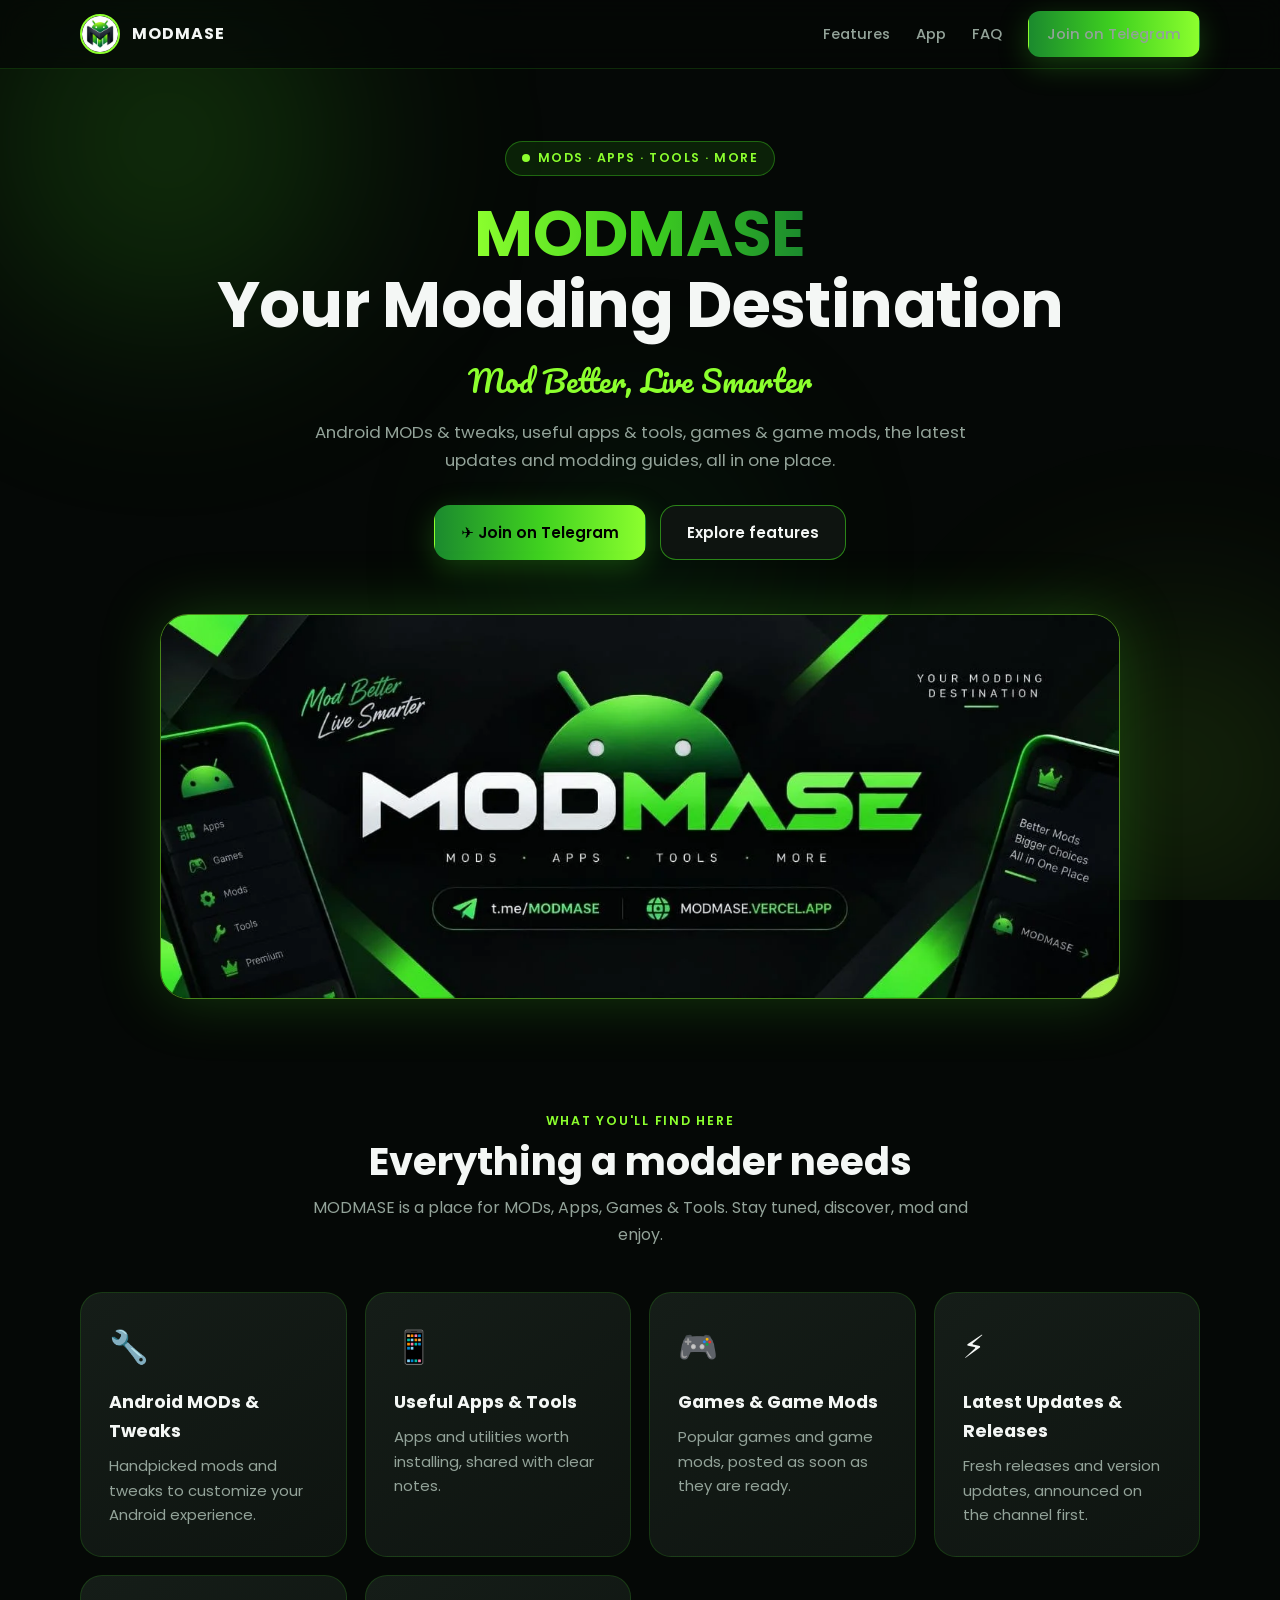
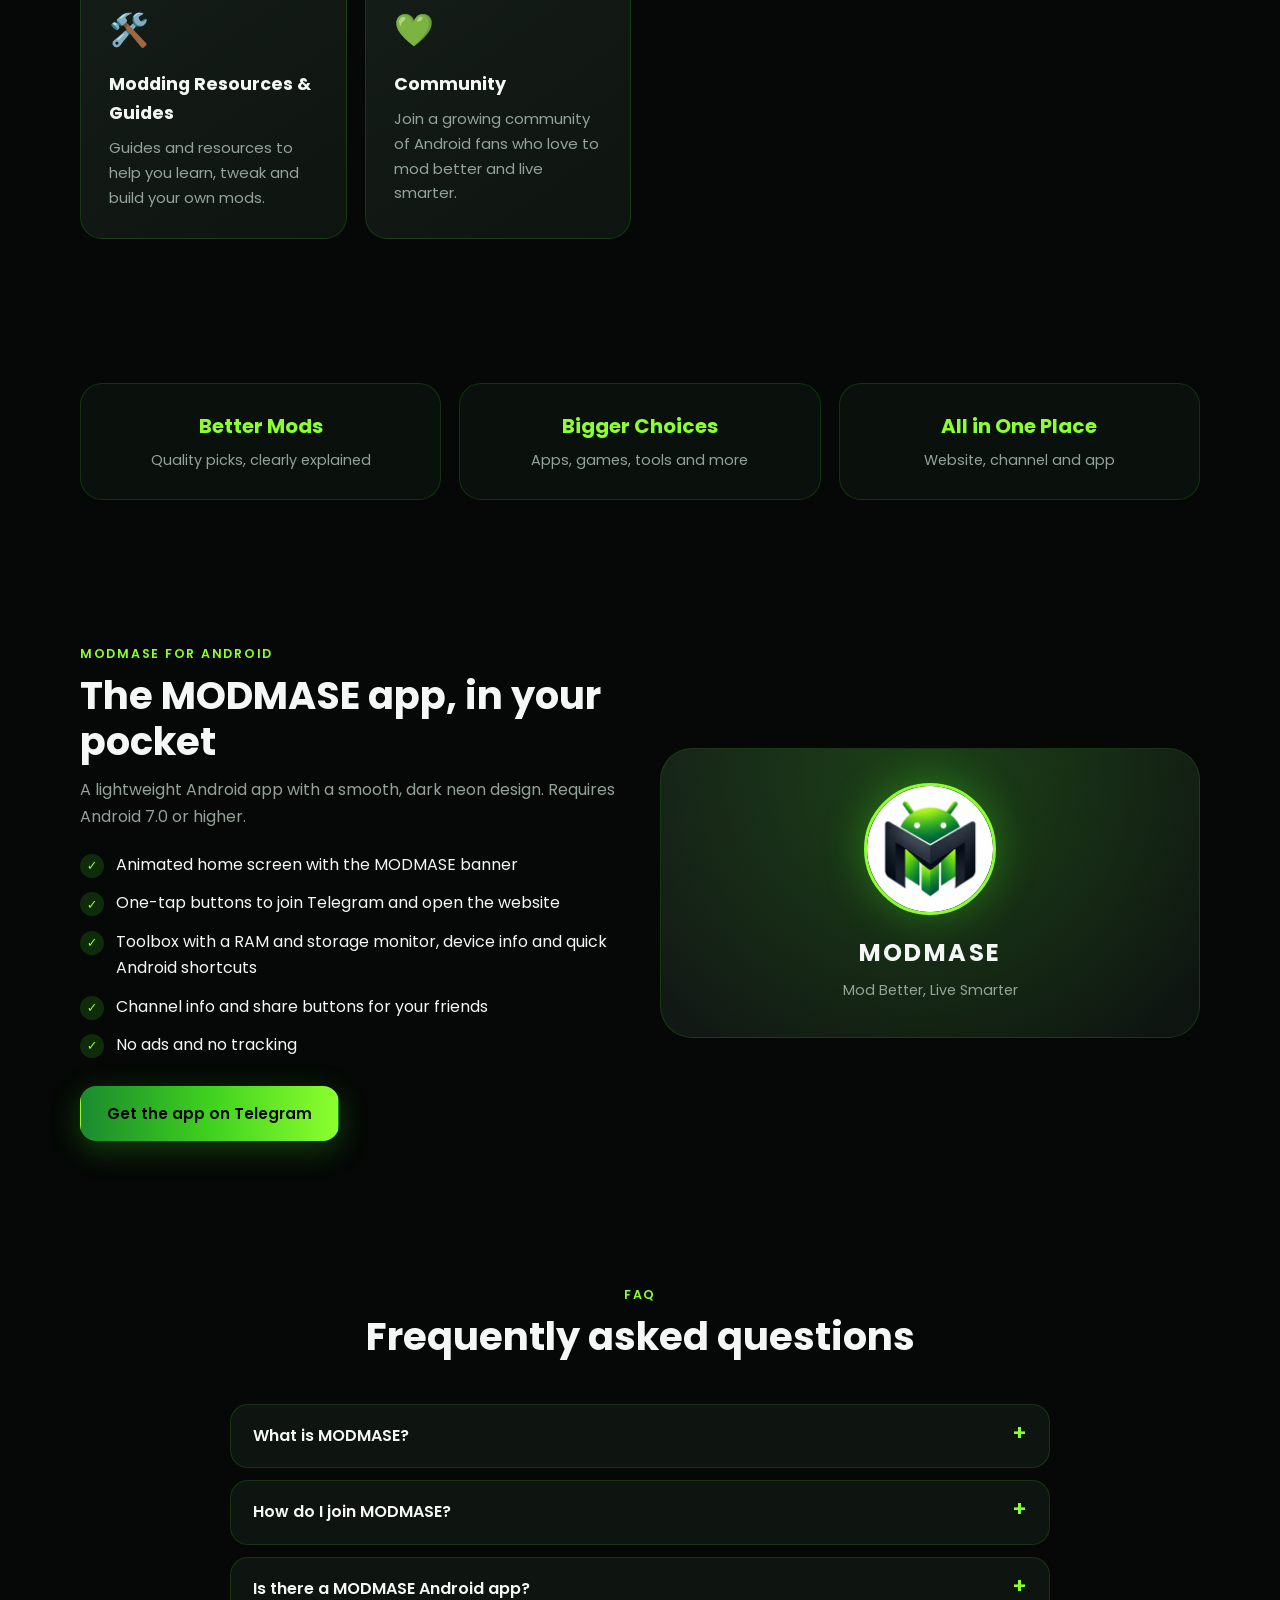
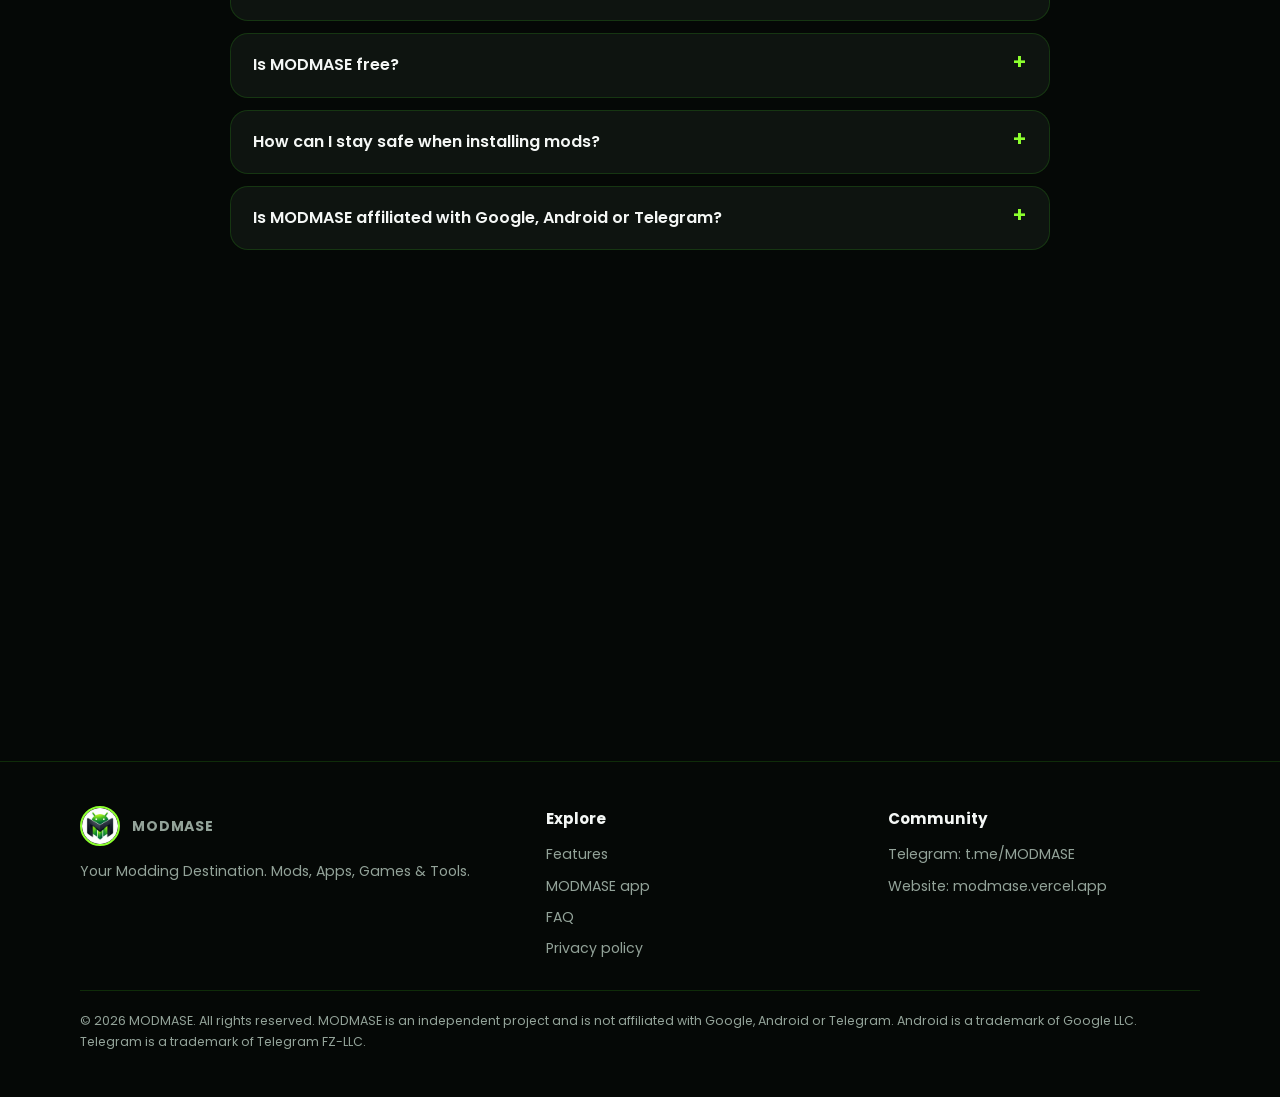
==== index.html @ 6bff81fc "Add files via upload" ====
<!DOCTYPE html>
<html lang="en">
<head>
<meta charset="utf-8">
<meta name="viewport" content="width=device-width, initial-scale=1, viewport-fit=cover">
<title>MODMASE – Android MODs, Apps, Games &amp; Tools</title>
<meta name="description" content="MODMASE is your modding destination: Android MODs &amp; tweaks, useful apps &amp; tools, game mods, latest updates and modding guides. Join our Telegram channel.">
<meta name="robots" content="index, follow, max-image-preview:large, max-snippet:-1, max-video-preview:-1">
<meta name="author" content="MODMASE Team">
<link rel="canonical" href="https://modmase.vercel.app/">
<!-- Google Search Console (HTML tag method): paste your tag below, then remove the comment markers.
<meta name="google-site-verification" content="YOUR_CODE_HERE">
-->

<meta name="theme-color" content="#050806">
<meta name="color-scheme" content="dark">
<meta name="application-name" content="MODMASE">
<meta name="apple-mobile-web-app-title" content="MODMASE">
<meta name="format-detection" content="telephone=no">

<link rel="icon" href="/favicon.ico" sizes="48x48">
<link rel="icon" type="image/png" sizes="48x48" href="/favicon-48x48.png">
<link rel="icon" type="image/png" sizes="32x32" href="/favicon-32x32.png">
<link rel="icon" type="image/png" sizes="16x16" href="/favicon-16x16.png">
<link rel="apple-touch-icon" sizes="180x180" href="/apple-touch-icon.png">
<link rel="manifest" href="/site.webmanifest">

<meta property="og:type" content="website">
<meta property="og:site_name" content="MODMASE">
<meta property="og:title" content="MODMASE – Android MODs, Apps, Games &amp; Tools">
<meta property="og:description" content="MODMASE is your modding destination: Android MODs &amp; tweaks, useful apps &amp; tools, game mods, latest updates and modding guides. Join our Telegram channel.">
<meta property="og:url" content="https://modmase.vercel.app/">
<meta property="og:locale" content="en_US">
<meta property="og:image" content="https://modmase.vercel.app/assets/img/og-image.jpg">
<meta property="og:image:width" content="1200">
<meta property="og:image:height" content="630">
<meta property="og:image:alt" content="MODMASE banner - Your Modding Destination: Mods, Apps, Tools and more">
<meta name="twitter:card" content="summary_large_image">
<meta name="twitter:title" content="MODMASE – Android MODs, Apps, Games &amp; Tools">
<meta name="twitter:description" content="MODMASE is your modding destination: Android MODs &amp; tweaks, useful apps &amp; tools, game mods, latest updates and modding guides. Join our Telegram channel.">
<meta name="twitter:image" content="https://modmase.vercel.app/assets/img/og-image.jpg">
<meta name="twitter:image:alt" content="MODMASE banner - Your Modding Destination">

<link rel="preload" href="/assets/fonts/Poppins-Regular.woff2" as="font" type="font/woff2" crossorigin>
<link rel="preload" href="/assets/fonts/Poppins-SemiBold.woff2" as="font" type="font/woff2" crossorigin>
<link rel="stylesheet" href="/assets/style.css">
<script>document.documentElement.classList.add("js")</script>
<script type="application/ld+json">{"@context":"https://schema.org","@graph":[{"@type":"Organization","@id":"https://modmase.vercel.app/#organization","name":"MODMASE","url":"https://modmase.vercel.app/","logo":{"@type":"ImageObject","url":"https://modmase.vercel.app/android-chrome-512x512.png","width":512,"height":512},"image":"https://modmase.vercel.app/assets/img/og-image.jpg","sameAs":["https://t.me/MODMASE"],"description":"MODMASE is a Telegram channel and website for Android MODs, apps, games and tools."},{"@type":"WebSite","@id":"https://modmase.vercel.app/#website","url":"https://modmase.vercel.app/","name":"MODMASE","alternateName":["MODMASE Telegram","Modmase"],"description":"MODMASE is your modding destination: Android MODs & tweaks, useful apps & tools, game mods, latest updates and modding guides. Join our Telegram channel.","inLanguage":"en","publisher":{"@id":"https://modmase.vercel.app/#organization"}},{"@type":"WebPage","@id":"https://modmase.vercel.app/#webpage","url":"https://modmase.vercel.app/","name":"MODMASE – Android MODs, Apps, Games & Tools","description":"MODMASE is your modding destination: Android MODs & tweaks, useful apps & tools, game mods, latest updates and modding guides. Join our Telegram channel.","inLanguage":"en","isPartOf":{"@id":"https://modmase.vercel.app/#website"},"about":{"@id":"https://modmase.vercel.app/#organization"},"primaryImageOfPage":{"@type":"ImageObject","url":"https://modmase.vercel.app/assets/img/og-image.jpg","width":1200,"height":630},"datePublished":"2026-10-02","dateModified":"2026-10-02"},{"@type":"MobileApplication","@id":"https://modmase.vercel.app/#app","name":"MODMASE","url":"https://modmase.vercel.app/#app","description":"The MODMASE Android app: channel banner, one-tap Telegram and website links, channel info and a small toolbox.","applicationCategory":"UtilitiesApplication","operatingSystem":"Android 7.0+","image":"https://modmase.vercel.app/android-chrome-512x512.png","downloadUrl":"https://t.me/MODMASE","author":{"@id":"https://modmase.vercel.app/#organization"},"offers":{"@type":"Offer","price":"0","priceCurrency":"USD"}},{"@type":"FAQPage","@id":"https://modmase.vercel.app/#faq","mainEntity":[{"@type":"Question","name":"What is MODMASE?","acceptedAnswer":{"@type":"Answer","text":"MODMASE is a Telegram channel and website for Android MODs and tweaks, useful apps and tools, games and game mods, the latest updates and releases, and modding resources and guides."}},{"@type":"Question","name":"How do I join MODMASE?","acceptedAnswer":{"@type":"Answer","text":"Open t.me/MODMASE or tap the Join on Telegram button on this page, then join the channel in the Telegram app to get every new post."}},{"@type":"Question","name":"Is there a MODMASE Android app?","acceptedAnswer":{"@type":"Answer","text":"Yes. The MODMASE app brings the channel banner, one-tap links to Telegram and this website, channel info and a small toolbox with a device monitor and quick shortcuts. Announcements and downloads are shared on the Telegram channel."}},{"@type":"Question","name":"Is MODMASE free?","acceptedAnswer":{"@type":"Answer","text":"Joining the MODMASE Telegram channel and browsing this website are free."}},{"@type":"Question","name":"How can I stay safe when installing mods?","acceptedAnswer":{"@type":"Answer","text":"Keep a backup of the original app, download files only from sources you trust, check the permissions an app asks for, keep Google Play Protect turned on, and read the notes in each channel post before installing."}},{"@type":"Question","name":"Is MODMASE affiliated with Google, Android or Telegram?","acceptedAnswer":{"@type":"Answer","text":"No. MODMASE is an independent project. Android is a trademark of Google LLC and Telegram is a trademark of Telegram FZ-LLC."}}]},{"@type":"BreadcrumbList","itemListElement":[{"@type":"ListItem","position":1,"name":"Home","item":"https://modmase.vercel.app/"}]}]}</script>
</head>
<body>
<a class="skip" href="#main">Skip to content</a>
<div class="aurora" aria-hidden="true"><i></i><i></i><i></i></div>
<header class="site-header">
  <div class="container nav">
    <a class="brand" href="/" aria-label="MODMASE home">
      <img src="/assets/img/logo-96.png" width="40" height="40" alt="MODMASE logo">
      <span>MODMASE</span>
    </a>
    <button class="nav-toggle" aria-expanded="false" aria-controls="nav-links">Menu</button>
    <ul class="nav-links" id="nav-links">
      <li><a href="/#features">Features</a></li>
      <li><a href="/#app">App</a></li>
      <li><a href="/#faq">FAQ</a></li>
      <li><a class="btn btn-primary btn-sm" href="https://t.me/MODMASE" target="_blank" rel="noopener">Join on Telegram</a></li>
    </ul>
  </div>
</header>

<main id="main">
  <section class="hero" aria-labelledby="hero-title">
    <div class="container">
      <span class="eyebrow">Mods · Apps · Tools · More</span>
      <h1 id="hero-title"><span class="grad">MODMASE</span><br>Your Modding Destination</h1>
      <p class="tagline">Mod Better, Live Smarter</p>
      <p class="lead">Android MODs &amp; tweaks, useful apps &amp; tools, games &amp; game mods, the latest updates and modding guides, all in one place.</p>
      <div class="cta-row">
        <a class="btn btn-primary" href="https://t.me/MODMASE" target="_blank" rel="noopener">✈️ Join on Telegram</a>
        <a class="btn btn-ghost" href="#features">Explore features</a>
      </div>
      <div class="banner">
        <picture>
          <source srcset="/assets/img/banner.webp" type="image/webp">
          <img src="/assets/img/banner.jpg" width="1280" height="512" alt="MODMASE banner: Your Modding Destination - Mods, Apps, Tools and more" fetchpriority="high">
        </picture>
      </div>
    </div>
  </section>

  <section id="features" aria-labelledby="features-title">
    <div class="container">
      <div class="section-head reveal">
        <div class="kicker">What you'll find here</div>
        <h2 id="features-title">Everything a modder needs</h2>
        <p>MODMASE is a place for MODs, Apps, Games &amp; Tools. Stay tuned, discover, mod and enjoy.</p>
      </div>
      <div class="grid grid-3">
      <article class="card reveal"><span class="ico" aria-hidden="true">🔧</span><h3>Android MODs &amp; Tweaks</h3><p>Handpicked mods and tweaks to customize your Android experience.</p></article>
      <article class="card reveal"><span class="ico" aria-hidden="true">📱</span><h3>Useful Apps &amp; Tools</h3><p>Apps and utilities worth installing, shared with clear notes.</p></article>
      <article class="card reveal"><span class="ico" aria-hidden="true">🎮</span><h3>Games &amp; Game Mods</h3><p>Popular games and game mods, posted as soon as they are ready.</p></article>
      <article class="card reveal"><span class="ico" aria-hidden="true">⚡</span><h3>Latest Updates &amp; Releases</h3><p>Fresh releases and version updates, announced on the channel first.</p></article>
      <article class="card reveal"><span class="ico" aria-hidden="true">🛠️</span><h3>Modding Resources &amp; Guides</h3><p>Guides and resources to help you learn, tweak and build your own mods.</p></article>
      <article class="card reveal"><span class="ico" aria-hidden="true">💚</span><h3>Community</h3><p>Join a growing community of Android fans who love to mod better and live smarter.</p></article>
      </div>
    </div>
  </section>

  <section aria-label="Why MODMASE">
    <div class="container">
      <div class="pillars">
        <div class="pillar reveal"><strong>Better Mods</strong><span>Quality picks, clearly explained</span></div>
        <div class="pillar reveal"><strong>Bigger Choices</strong><span>Apps, games, tools and more</span></div>
        <div class="pillar reveal"><strong>All in One Place</strong><span>Website, channel and app</span></div>
      </div>
    </div>
  </section>

  <section id="app" aria-labelledby="app-title">
    <div class="container app">
      <div class="reveal">
        <div class="kicker">MODMASE for Android</div>
        <h2 id="app-title" style="margin:0 0 12px;font-size:clamp(1.6rem,4vw,2.4rem);line-height:1.2">The MODMASE app, in your pocket</h2>
        <p style="color:var(--muted);margin:0">A lightweight Android app with a smooth, dark neon design. Requires Android 7.0 or higher.</p>
        <ul class="checks">
          <li>Animated home screen with the MODMASE banner</li>
          <li>One-tap buttons to join Telegram and open the website</li>
          <li>Toolbox with a RAM and storage monitor, device info and quick Android shortcuts</li>
          <li>Channel info and share buttons for your friends</li>
          <li>No ads and no tracking</li>
        </ul>
        <a class="btn btn-primary" href="https://t.me/MODMASE" target="_blank" rel="noopener">Get the app on Telegram</a>
      </div>
      <div class="app-card reveal">
        <img src="/assets/img/logo.webp" width="132" height="132" alt="MODMASE app icon" loading="lazy">
        <h3>MODMASE</h3>
        <p>Mod Better, Live Smarter</p>
      </div>
    </div>
  </section>

  <section id="faq" aria-labelledby="faq-title">
    <div class="container">
      <div class="section-head reveal">
        <div class="kicker">FAQ</div>
        <h2 id="faq-title">Frequently asked questions</h2>
      </div>
      <div class="faq">
      <details class="reveal"><summary>What is MODMASE?</summary><p>MODMASE is a Telegram channel and website for Android MODs and tweaks, useful apps and tools, games and game mods, the latest updates and releases, and modding resources and guides.</p></details>
      <details class="reveal"><summary>How do I join MODMASE?</summary><p>Open t.me/MODMASE or tap the Join on Telegram button on this page, then join the channel in the Telegram app to get every new post.</p></details>
      <details class="reveal"><summary>Is there a MODMASE Android app?</summary><p>Yes. The MODMASE app brings the channel banner, one-tap links to Telegram and this website, channel info and a small toolbox with a device monitor and quick shortcuts. Announcements and downloads are shared on the Telegram channel.</p></details>
      <details class="reveal"><summary>Is MODMASE free?</summary><p>Joining the MODMASE Telegram channel and browsing this website are free.</p></details>
      <details class="reveal"><summary>How can I stay safe when installing mods?</summary><p>Keep a backup of the original app, download files only from sources you trust, check the permissions an app asks for, keep Google Play Protect turned on, and read the notes in each channel post before installing.</p></details>
      <details class="reveal"><summary>Is MODMASE affiliated with Google, Android or Telegram?</summary><p>No. MODMASE is an independent project. Android is a trademark of Google LLC and Telegram is a trademark of Telegram FZ-LLC.</p></details>
      </div>
    </div>
  </section>

  <section aria-labelledby="join-title">
    <div class="container">
      <div class="cta-box reveal">
        <h2 id="join-title">Ready to mod better?</h2>
        <p>Join the MODMASE Telegram channel and never miss a release.</p>
        <a class="btn btn-primary" href="https://t.me/MODMASE" target="_blank" rel="noopener">✈️ Join t.me/MODMASE</a>
      </div>
    </div>
  </section>
</main>
<footer class="site-footer">
  <div class="container">
    <div class="foot">
      <div>
        <a class="brand" href="/" aria-label="MODMASE home"><img src="/assets/img/logo-96.png" width="40" height="40" alt="MODMASE logo" loading="lazy"><span>MODMASE</span></a>
        <p>Your Modding Destination. Mods, Apps, Games &amp; Tools.</p>
      </div>
      <nav aria-label="Explore">
        <h4>Explore</h4>
        <ul>
          <li><a href="/#features">Features</a></li>
          <li><a href="/#app">MODMASE app</a></li>
          <li><a href="/#faq">FAQ</a></li>
          <li><a href="/privacy">Privacy policy</a></li>
        </ul>
      </nav>
      <nav aria-label="Community">
        <h4>Community</h4>
        <ul>
          <li><a href="https://t.me/MODMASE" target="_blank" rel="noopener">Telegram: t.me/MODMASE</a></li>
          <li><a href="https://modmase.vercel.app/">Website: modmase.vercel.app</a></li>
        </ul>
      </nav>
    </div>
    <p class="legal">&copy; <span id="year">2026</span> MODMASE. All rights reserved. MODMASE is an independent project and is not affiliated with Google, Android or Telegram. Android is a trademark of Google LLC. Telegram is a trademark of Telegram FZ-LLC.</p>
  </div>
</footer>
<script src="/assets/script.js" defer></script>
</body>
</html>
---- assets/style.css ----
/* MODMASE — static site styles */
@font-face{font-family:"Poppins";font-weight:400;font-style:normal;font-display:swap;src:url(/assets/fonts/Poppins-Regular.woff2) format("woff2")}
@font-face{font-family:"Poppins";font-weight:500;font-style:normal;font-display:swap;src:url(/assets/fonts/Poppins-Medium.woff2) format("woff2")}
@font-face{font-family:"Poppins";font-weight:600;font-style:normal;font-display:swap;src:url(/assets/fonts/Poppins-SemiBold.woff2) format("woff2")}
@font-face{font-family:"Poppins";font-weight:700;font-style:normal;font-display:swap;src:url(/assets/fonts/Poppins-Bold.woff2) format("woff2")}
@font-face{font-family:"Pacifico";font-weight:400;font-style:normal;font-display:swap;src:url(/assets/fonts/Pacifico-Regular.woff2) format("woff2")}

:root{
  --bg:#050806;--surface:#0e1410;--surface-2:#151d18;
  --green:#3fd11f;--lime:#8cff2e;--deep:#1b8a2e;
  --text:#f4f7f5;--muted:#93a399;--line:rgba(63,209,31,.18);
  --radius:22px;--max:1120px;
  --font:"Poppins",system-ui,-apple-system,"Segoe UI",Roboto,"Helvetica Neue",Arial,sans-serif;
  --script:"Pacifico","Brush Script MT",cursive;
}
*,*::before,*::after{box-sizing:border-box}
html{scroll-behavior:smooth;scroll-padding-top:84px;-webkit-text-size-adjust:100%}
body{margin:0;background:var(--bg);color:var(--text);font-family:var(--font);line-height:1.65;overflow-x:hidden}
img{max-width:100%;height:auto;display:block}
a{color:var(--lime);text-decoration:none}
a:hover{text-decoration:underline}
:focus-visible{outline:2px solid var(--lime);outline-offset:3px;border-radius:6px}
.container{width:min(var(--max),92%);margin-inline:auto}
.skip{position:absolute;left:-999px;top:8px;background:var(--lime);color:#000;padding:8px 14px;border-radius:8px;z-index:100}
.skip:focus{left:8px}

/* aurora background */
.aurora{position:fixed;inset:0;z-index:-1;overflow:hidden;background:var(--bg)}
.aurora i{position:absolute;border-radius:50%;filter:blur(90px);opacity:.5;will-change:transform}
.aurora i:nth-child(1){width:46vw;height:46vw;left:-10vw;top:-12vw;background:radial-gradient(circle,rgba(63,209,31,.55),transparent 65%);animation:drift1 16s ease-in-out infinite alternate}
.aurora i:nth-child(2){width:40vw;height:40vw;right:-12vw;bottom:-10vw;background:radial-gradient(circle,rgba(140,255,46,.35),transparent 65%);animation:drift2 20s ease-in-out infinite alternate}
.aurora i:nth-child(3){width:30vw;height:30vw;left:35vw;top:40vh;background:radial-gradient(circle,rgba(27,138,46,.35),transparent 65%);animation:drift1 24s ease-in-out infinite alternate-reverse}
@keyframes drift1{to{transform:translate(12vw,8vh) scale(1.15)}}
@keyframes drift2{to{transform:translate(-10vw,-8vh) scale(1.1)}}

/* header */
.site-header{position:sticky;top:0;z-index:50;backdrop-filter:blur(14px);-webkit-backdrop-filter:blur(14px);background:rgba(5,8,6,.72);border-bottom:1px solid var(--line)}
.nav{display:flex;align-items:center;justify-content:space-between;gap:16px;min-height:68px}
.brand{display:flex;align-items:center;gap:12px;color:var(--text);font-weight:700;letter-spacing:.06em}
.brand:hover{text-decoration:none}
.brand img{width:40px;height:40px;border-radius:50%;border:2px solid var(--lime)}
.nav-links{display:flex;align-items:center;gap:26px;list-style:none;margin:0;padding:0}
.nav-links a{color:var(--muted);font-size:.92rem;font-weight:500;transition:color .2s}
.nav-links a:hover{color:var(--lime);text-decoration:none}
.nav-toggle{display:none;background:none;border:1px solid var(--line);color:var(--text);border-radius:12px;padding:8px 12px;font:inherit;cursor:pointer}

/* buttons */
.btn{display:inline-flex;align-items:center;justify-content:center;gap:10px;padding:14px 26px;border-radius:16px;font-weight:600;font-size:.95rem;border:1px solid transparent;cursor:pointer;transition:transform .2s,box-shadow .2s,background .2s;text-decoration:none!important}
.btn:active{transform:scale(.96)}
.btn-primary{color:#000;background:linear-gradient(90deg,var(--deep),var(--green),var(--lime));box-shadow:0 8px 30px rgba(63,209,31,.28)}
.btn-primary:hover{transform:translateY(-2px);box-shadow:0 12px 40px rgba(63,209,31,.45)}
.btn-ghost{color:var(--text);background:var(--surface);border-color:rgba(63,209,31,.6)}
.btn-ghost:hover{background:var(--surface-2);transform:translateY(-2px)}
.btn-sm{padding:10px 18px;font-size:.85rem;border-radius:12px}

/* hero */
.hero{padding:72px 0 40px;text-align:center}
.eyebrow{display:inline-flex;align-items:center;gap:8px;padding:6px 16px;border-radius:999px;background:rgba(63,209,31,.12);border:1px solid rgba(63,209,31,.4);color:var(--lime);font-size:.78rem;font-weight:600;letter-spacing:.12em;text-transform:uppercase}
.eyebrow::before{content:"";width:8px;height:8px;border-radius:50%;background:var(--lime);animation:pulse 1.2s ease-in-out infinite alternate}
@keyframes pulse{from{opacity:.25}to{opacity:1}}
h1{margin:22px 0 14px;font-size:clamp(2.1rem,6vw,4rem);line-height:1.12;font-weight:700;letter-spacing:-.01em}
.grad{background:linear-gradient(90deg,var(--lime),var(--green),var(--deep));-webkit-background-clip:text;background-clip:text;-webkit-text-fill-color:transparent;color:transparent}
.tagline{font-family:var(--script);color:var(--lime);font-size:clamp(1.3rem,3.4vw,1.9rem);margin:0 0 14px}
.lead{max-width:680px;margin:0 auto 30px;color:var(--muted);font-size:1.05rem}
.cta-row{display:flex;flex-wrap:wrap;gap:14px;justify-content:center}
.banner{position:relative;margin:54px auto 0;max-width:960px;border-radius:28px;border:1.5px solid rgba(140,255,46,.5);box-shadow:0 0 60px rgba(63,209,31,.25);overflow:hidden;animation:float 6s ease-in-out infinite alternate}
.banner img{width:100%}
@keyframes float{to{transform:translateY(-8px);box-shadow:0 0 90px rgba(63,209,31,.4)}}

/* sections */
section{padding:72px 0}
.section-head{text-align:center;max-width:680px;margin:0 auto 44px}
.section-head h2{margin:0 0 10px;font-size:clamp(1.6rem,4vw,2.4rem);line-height:1.2}
.section-head p{margin:0;color:var(--muted)}
.kicker{color:var(--lime);font-size:.78rem;font-weight:600;letter-spacing:.14em;text-transform:uppercase;margin-bottom:8px}
.grid{display:grid;gap:18px}
.grid-3{grid-template-columns:repeat(auto-fit,minmax(260px,1fr))}
.card{background:linear-gradient(145deg,var(--surface-2),var(--surface));border:1px solid var(--line);border-radius:var(--radius);padding:28px;transition:transform .25s,border-color .25s,box-shadow .25s}
.card:hover{transform:translateY(-6px);border-color:rgba(140,255,46,.55);box-shadow:0 14px 40px rgba(63,209,31,.14)}
.card .ico{font-size:2rem;display:block;margin-bottom:14px}
.card h3{margin:0 0 8px;font-size:1.1rem}
.card p{margin:0;color:var(--muted);font-size:.93rem}

/* app section */
.app{display:grid;grid-template-columns:1fr 1fr;gap:40px;align-items:center}
.app-card{background:linear-gradient(145deg,var(--surface-2),var(--surface));border:1px solid var(--line);border-radius:32px;padding:34px;text-align:center;position:relative;overflow:hidden}
.app-card::before{content:"";position:absolute;inset:-40%;background:radial-gradient(circle at 50% 30%,rgba(63,209,31,.22),transparent 55%);animation:spin 18s linear infinite}
@keyframes spin{to{transform:rotate(360deg)}}
.app-card>*{position:relative}
.app-card img{width:132px;height:132px;margin:0 auto 18px;border-radius:50%;border:3px solid var(--lime);box-shadow:0 0 40px rgba(63,209,31,.4)}
.app-card h3{margin:0;font-size:1.5rem;letter-spacing:.1em}
.app-card p{margin:6px 0 0;color:var(--muted);font-size:.9rem}
.checks{list-style:none;padding:0;margin:22px 0 28px;display:grid;gap:12px}
.checks li{display:flex;gap:12px;align-items:flex-start;color:var(--text)}
.checks li::before{content:"✓";flex:none;width:24px;height:24px;border-radius:50%;background:rgba(63,209,31,.18);color:var(--lime);display:grid;place-items:center;font-size:.8rem;font-weight:700;margin-top:2px}

/* pillars */
.pillars{display:grid;grid-template-columns:repeat(auto-fit,minmax(200px,1fr));gap:18px;text-align:center}
.pillar{padding:26px;border-radius:var(--radius);border:1px solid var(--line);background:rgba(14,20,16,.7)}
.pillar strong{display:block;font-size:1.25rem;color:var(--lime);margin-bottom:4px}
.pillar span{color:var(--muted);font-size:.9rem}

/* faq */
.faq{max-width:820px;margin:0 auto;display:grid;gap:12px}
details{background:var(--surface);border:1px solid var(--line);border-radius:18px;padding:0 22px;transition:border-color .2s}
details[open]{border-color:rgba(140,255,46,.5)}
summary{cursor:pointer;list-style:none;padding:18px 0;font-weight:600;display:flex;justify-content:space-between;gap:16px}
summary::-webkit-details-marker{display:none}
summary::after{content:"+";color:var(--lime);font-size:1.3rem;line-height:1;transition:transform .2s}
details[open] summary::after{transform:rotate(45deg)}
details p{margin:0 0 18px;color:var(--muted)}

/* final cta */
.cta-box{text-align:center;padding:56px 24px;border-radius:32px;border:1px solid rgba(140,255,46,.4);background:radial-gradient(circle at 50% 0,rgba(63,209,31,.22),var(--surface) 70%)}
.cta-box h2{margin:0 0 10px;font-size:clamp(1.6rem,4vw,2.4rem)}
.cta-box p{margin:0 0 26px;color:var(--muted)}

/* footer */
.site-footer{border-top:1px solid var(--line);padding:44px 0 32px;color:var(--muted);font-size:.88rem}
.foot{display:grid;grid-template-columns:1.4fr 1fr 1fr;gap:30px}
.foot h4{margin:0 0 12px;color:var(--text);font-size:.95rem}
.foot ul{list-style:none;margin:0;padding:0;display:grid;gap:8px}
.foot a{color:var(--muted)}
.foot a:hover{color:var(--lime)}
.legal{margin-top:30px;padding-top:20px;border-top:1px solid var(--line);font-size:.78rem}

/* simple pages */
.page{padding:64px 0 40px;max-width:820px;margin-inline:auto}
.page h1{font-size:clamp(1.8rem,5vw,2.6rem);margin-top:0}
.page h2{margin-top:34px;font-size:1.3rem}
.page p,.page li{color:var(--muted)}
.center{text-align:center;padding:120px 0}

/* reveal */
.js .reveal{opacity:0;transform:translateY(26px);transition:opacity .7s ease,transform .7s ease}
.js .reveal.in{opacity:1;transform:none}

@media (max-width:820px){
  .app{grid-template-columns:1fr}
  .foot{grid-template-columns:1fr}
  .nav-toggle{display:inline-block}
  .nav-links{display:none;position:absolute;left:0;right:0;top:68px;flex-direction:column;align-items:stretch;gap:0;background:rgba(5,8,6,.97);border-bottom:1px solid var(--line);padding:10px 4%}
  .nav-links.open{display:flex}
  .nav-links li{padding:12px 0;border-bottom:1px solid var(--line)}
  .nav-links li:last-child{border:0}
  section{padding:54px 0}
}
@media (prefers-reduced-motion:reduce){
  *,*::before,*::after{animation:none!important;transition:none!important;scroll-behavior:auto!important}
  .js .reveal{opacity:1;transform:none}
}
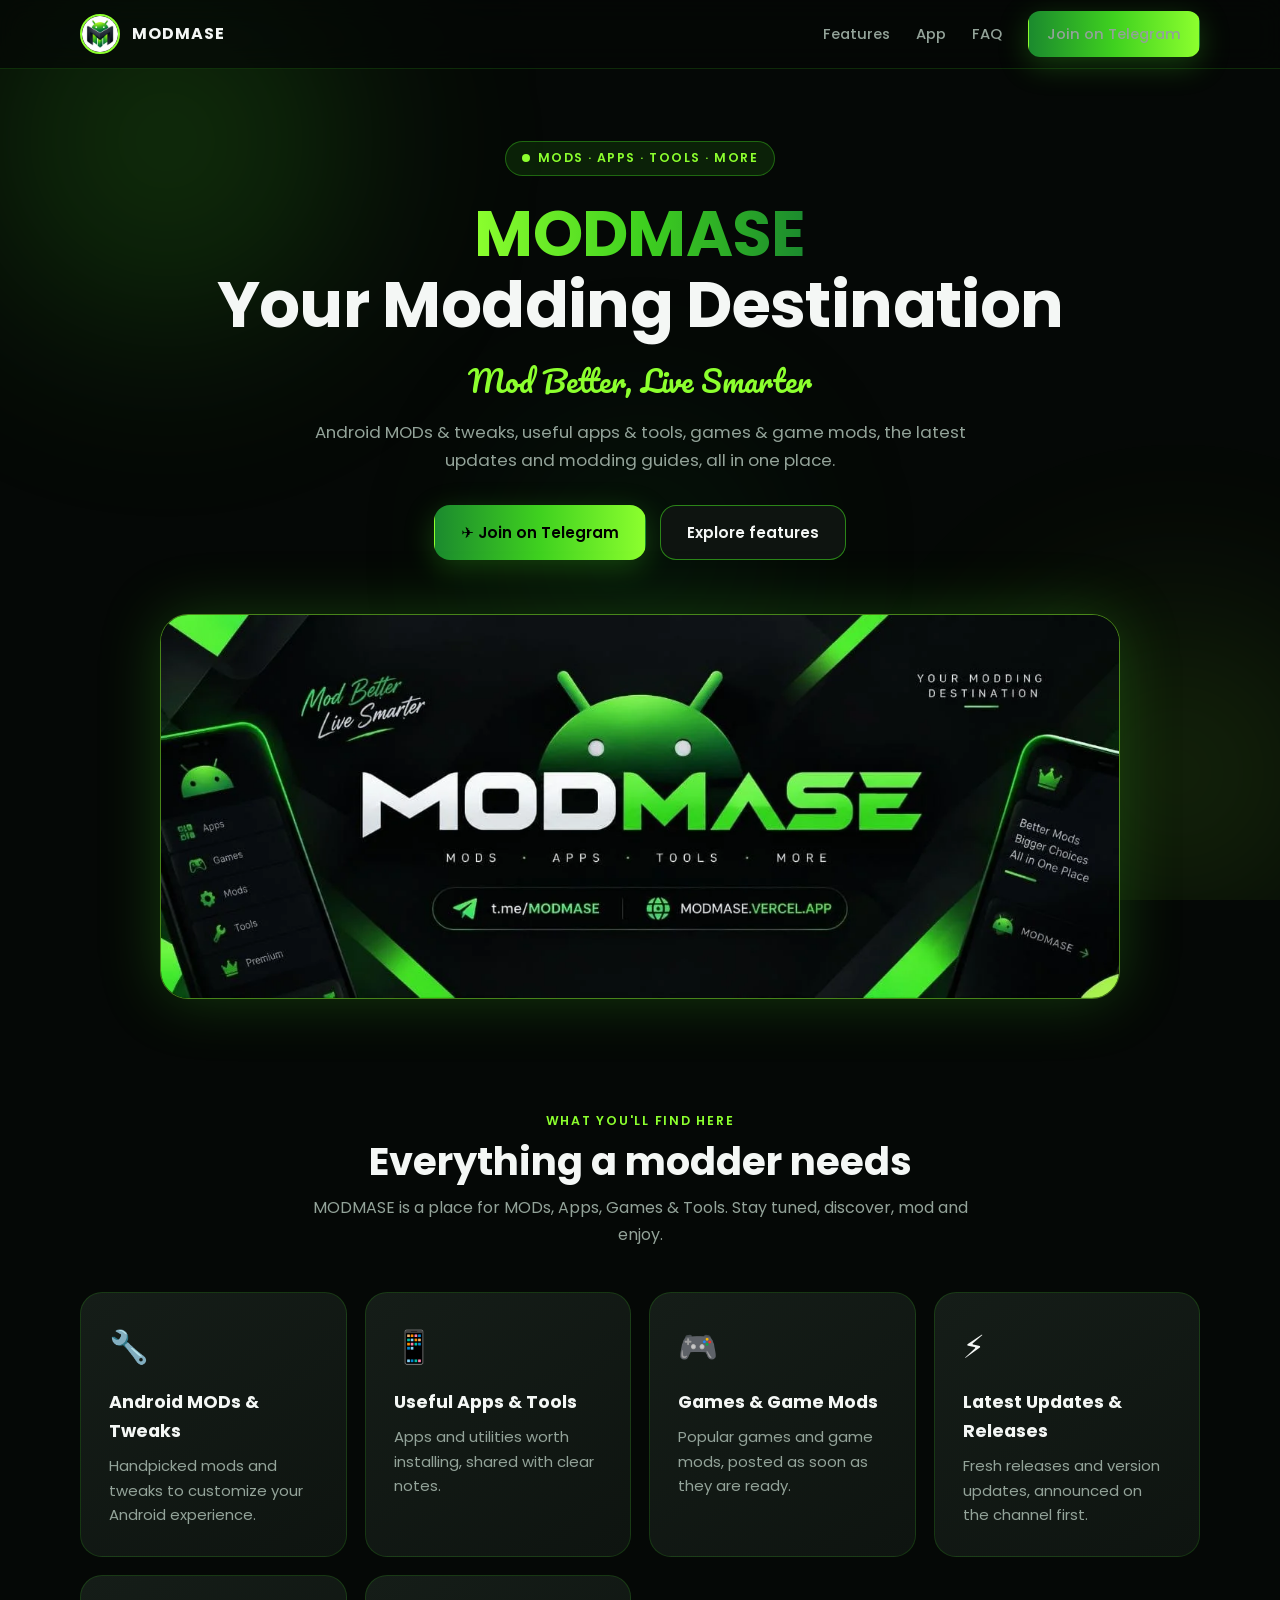
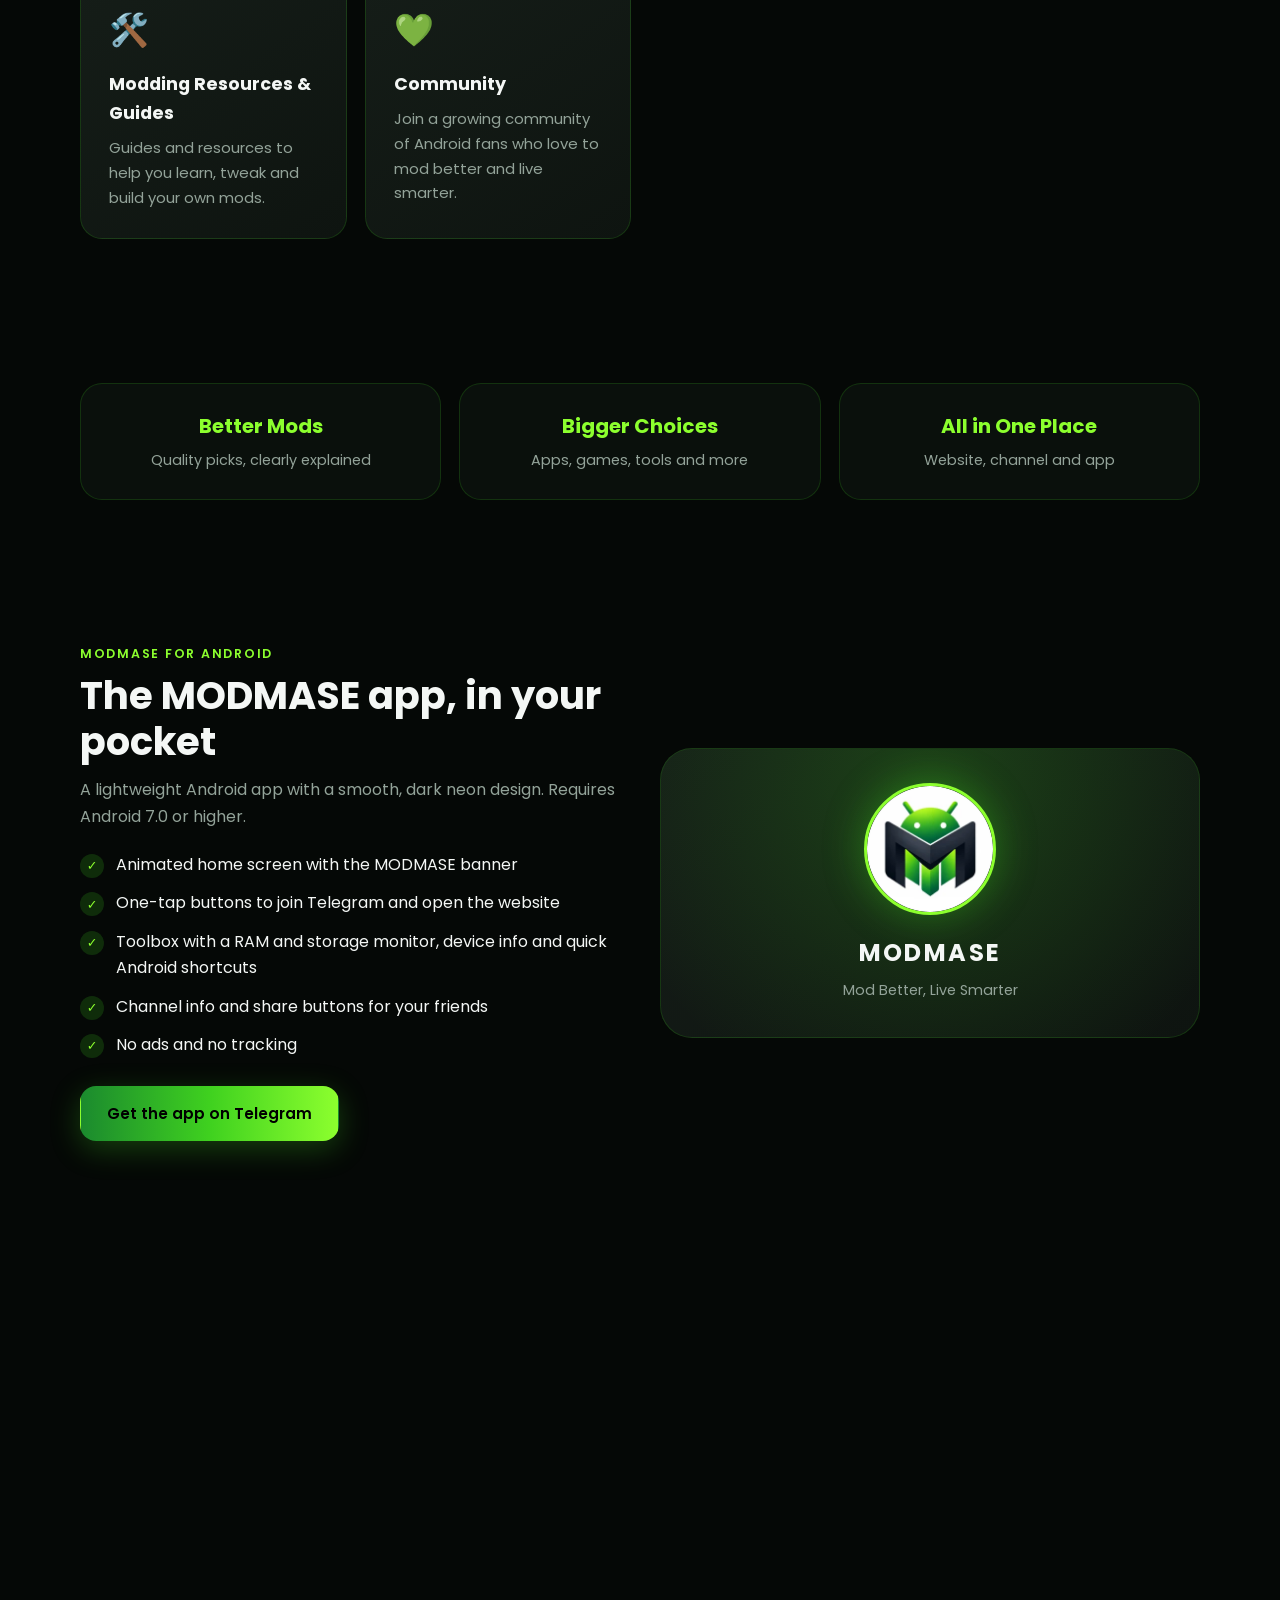
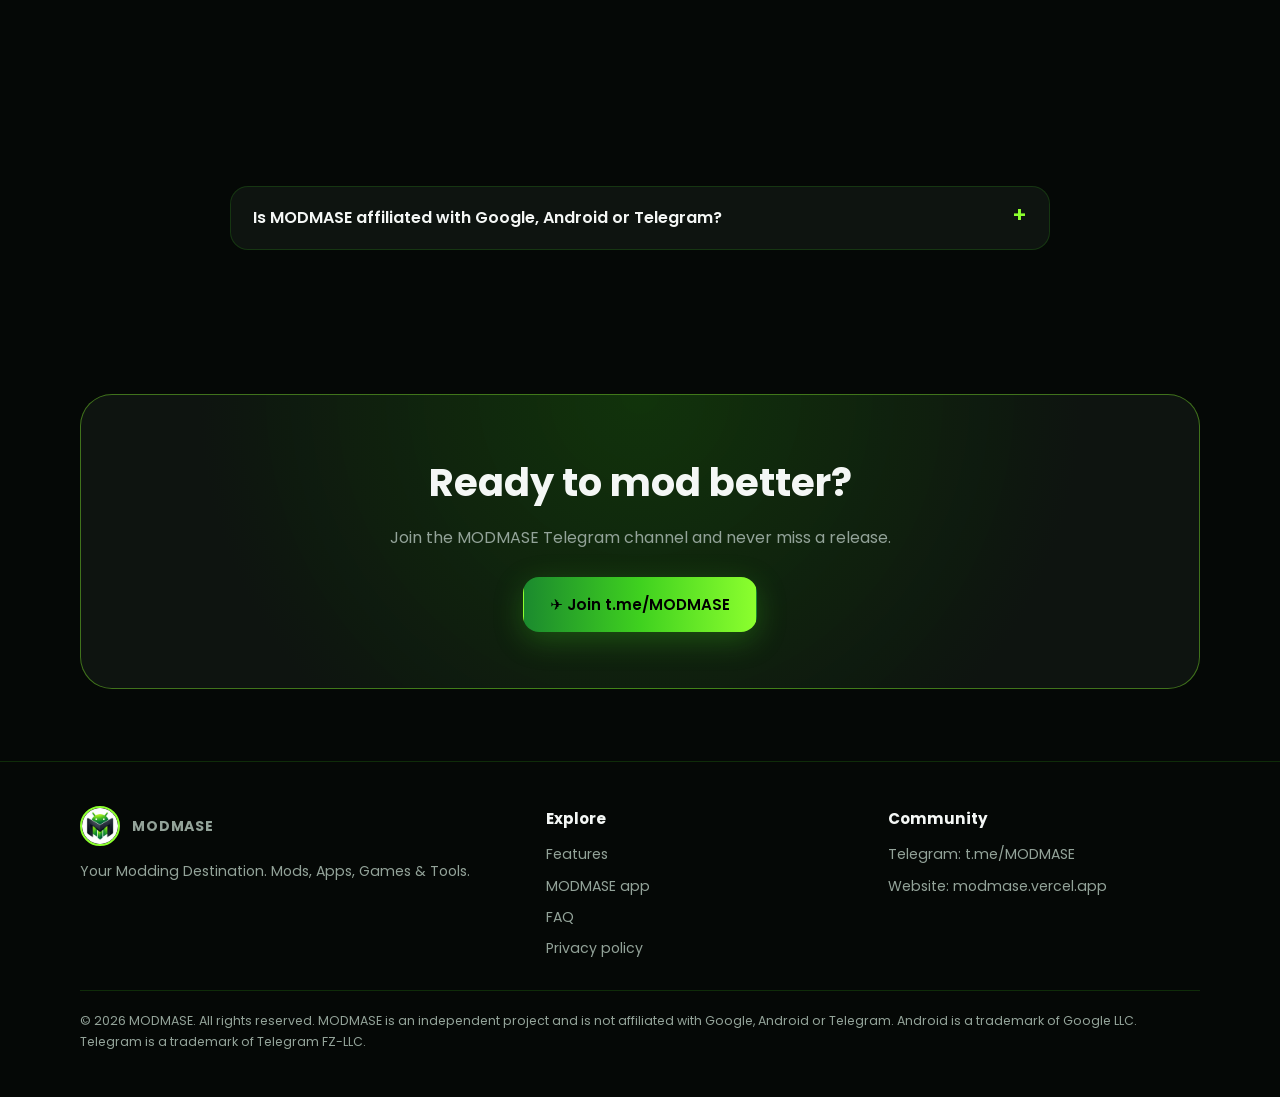
==== commit 1af48372: "Update app download link to GitHub release" ====
--- a/index.html
+++ b/index.html
@@ -127,7 +127,7 @@
           <li>Channel info and share buttons for your friends</li>
           <li>No ads and no tracking</li>
         </ul>
-        <a class="btn btn-primary" href="https://t.me/MODMASE" target="_blank" rel="noopener">Get the app on Telegram</a>
+        <a class="btn btn-primary" href="https://github.com/TanzirEren/MODMASE/releases/download/v1.0.0/MODMASE-v1.0.0.apk" target="_blank" rel="noopener">Get the app on Telegram</a>
       </div>
       <div class="app-card reveal">
         <img src="/assets/img/logo.webp" width="132" height="132" alt="MODMASE app icon" loading="lazy">
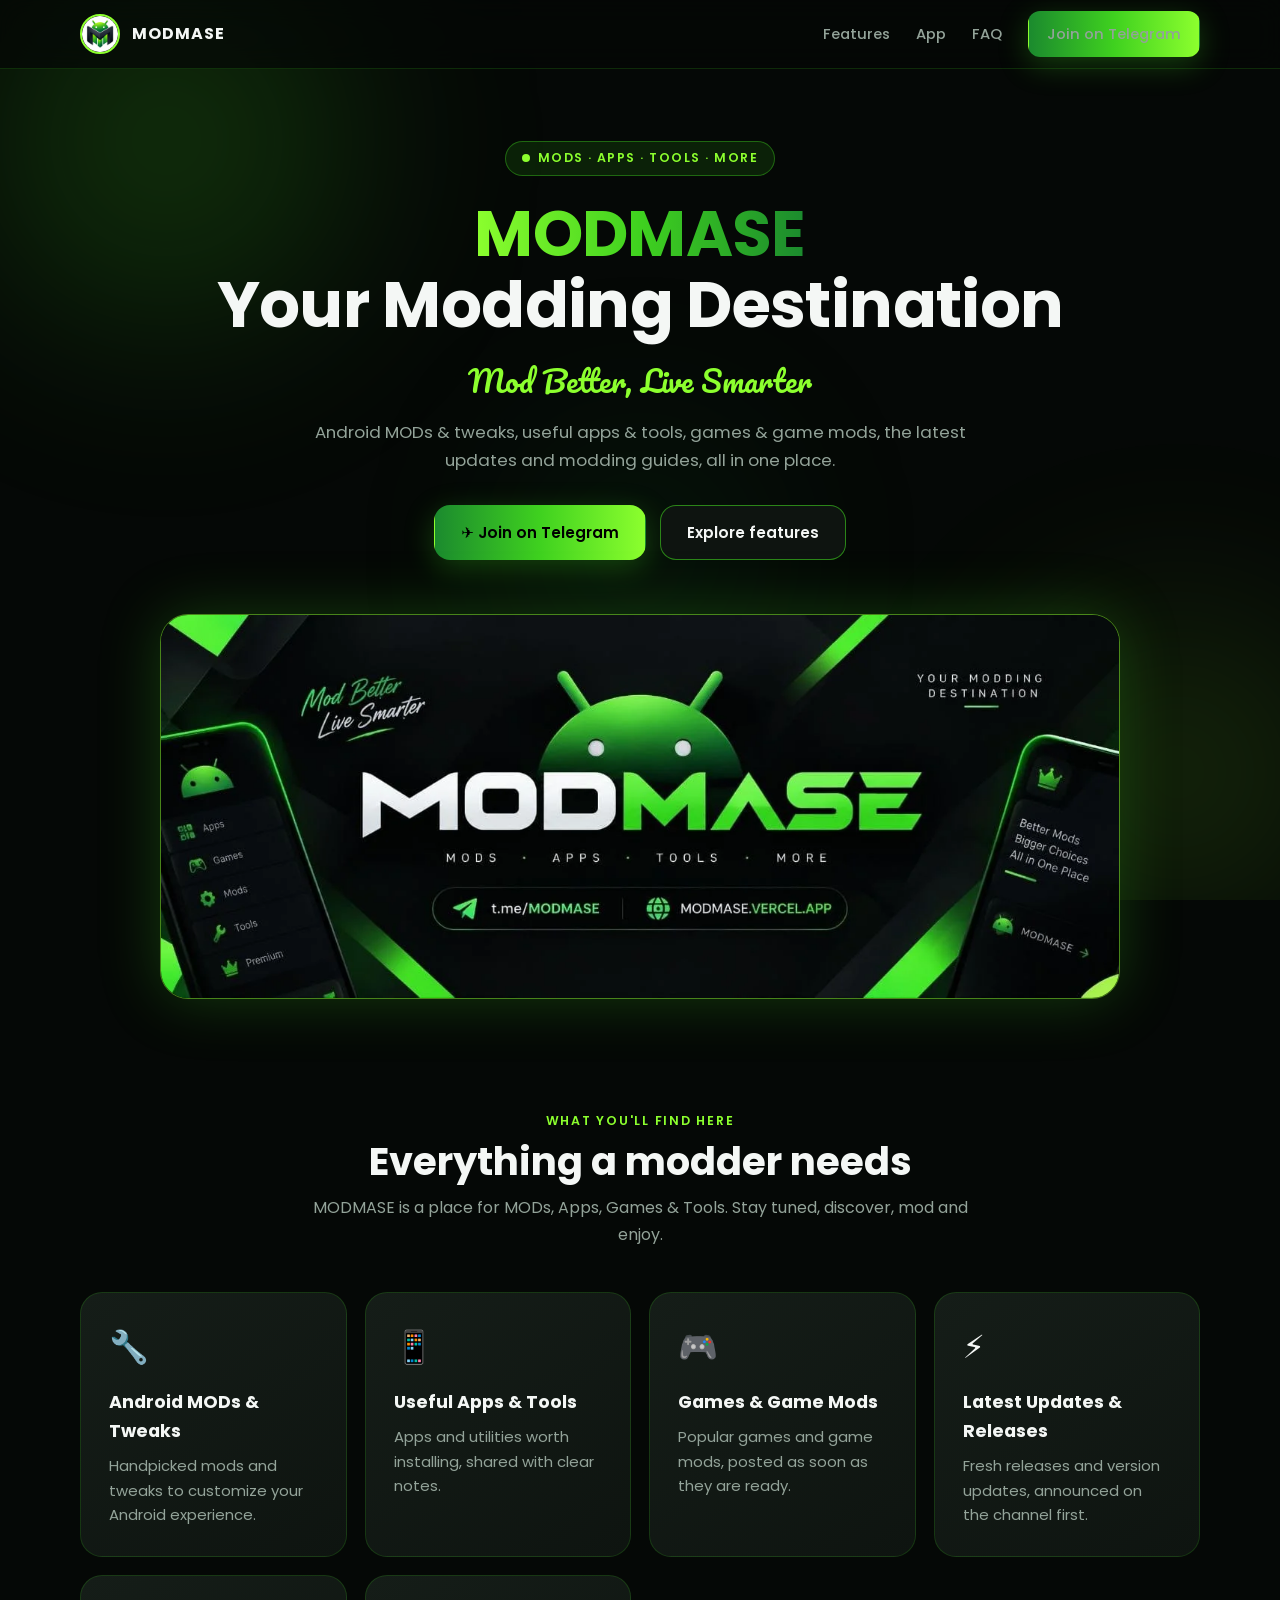
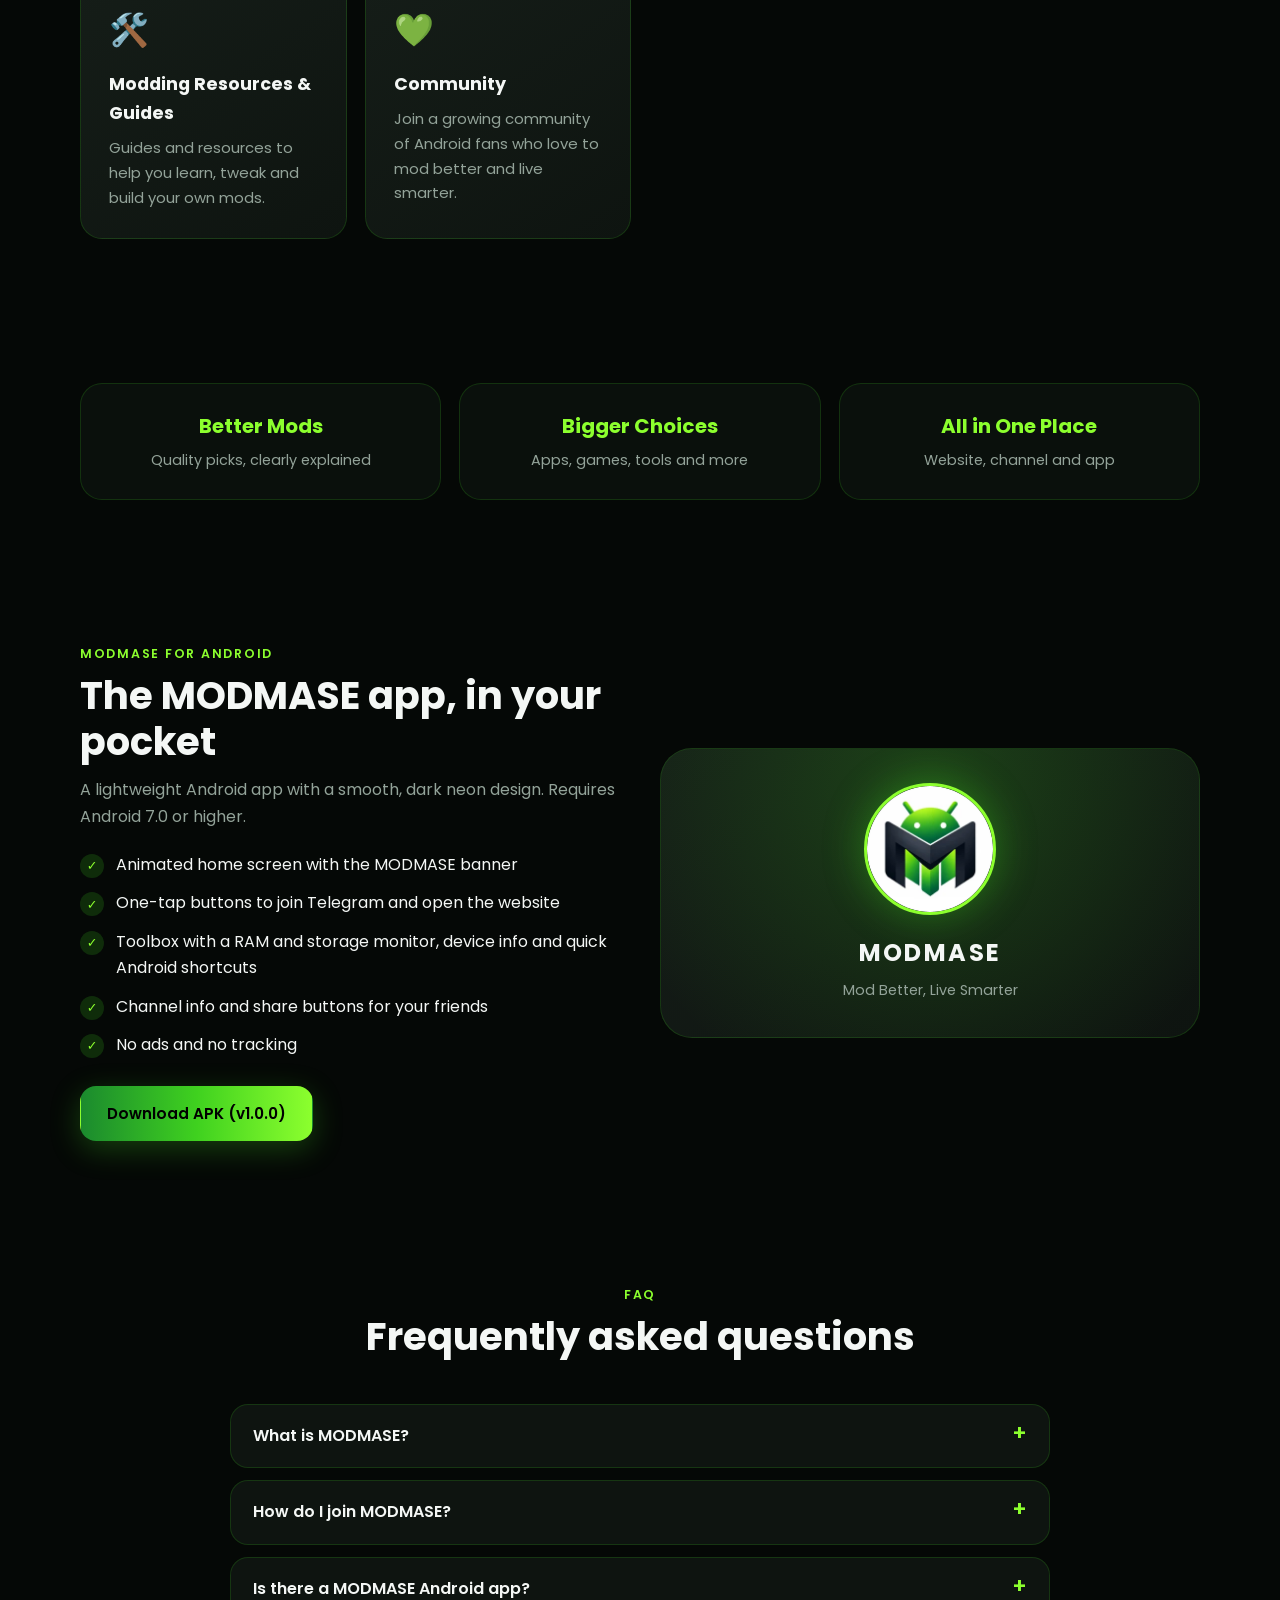
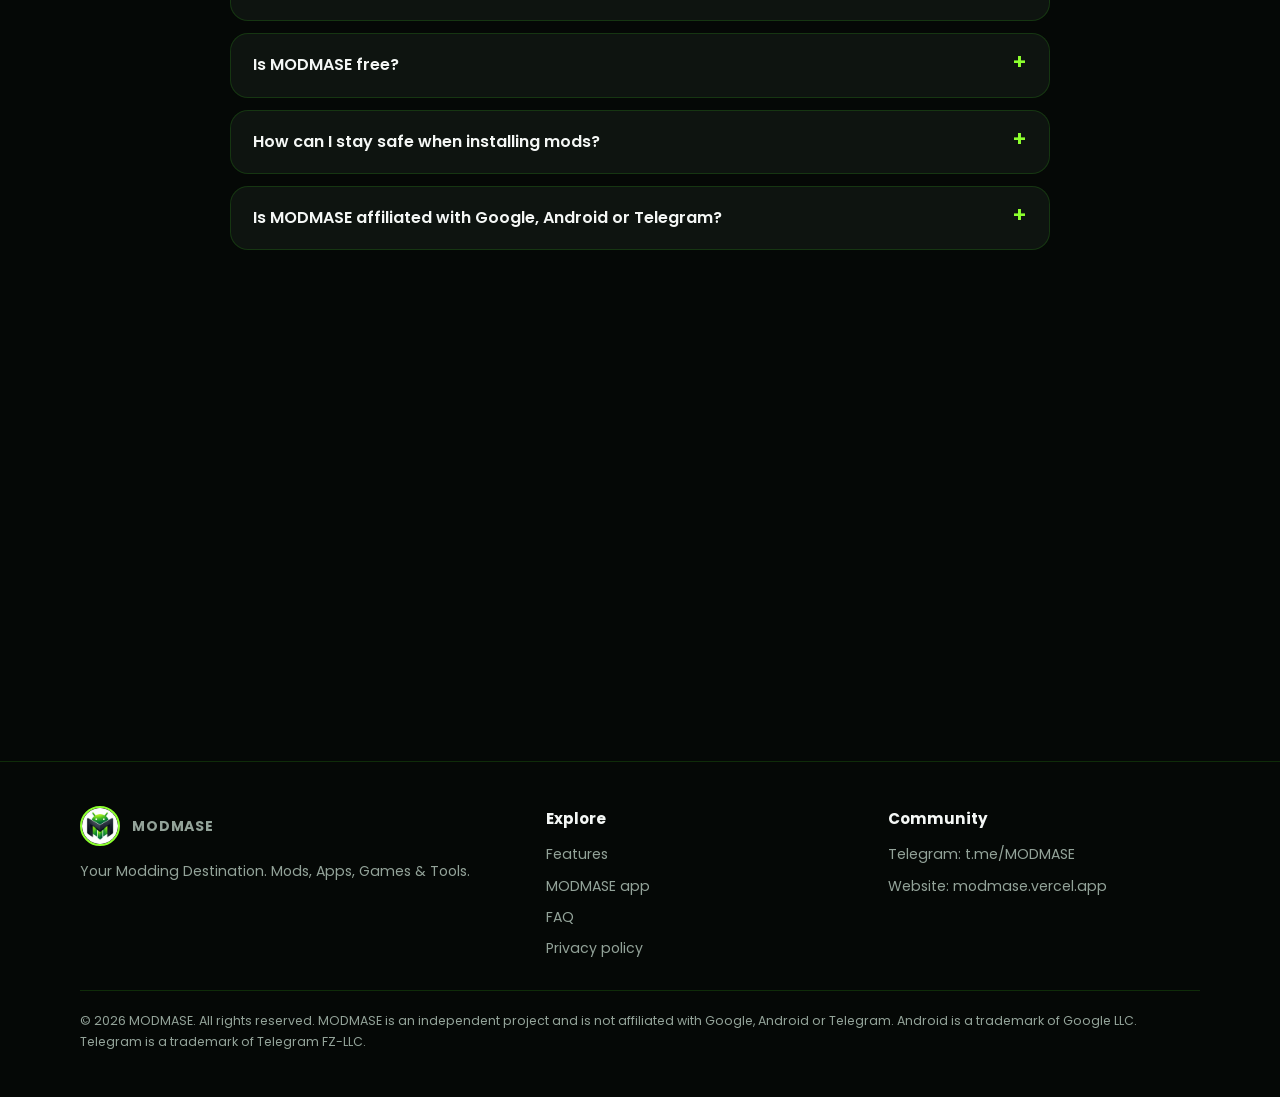
==== commit bc564f30: "Add files via upload" ====
--- a/index.html
+++ b/index.html
@@ -1,196 +1 @@
-<!DOCTYPE html>
-<html lang="en">
-<head>
-<meta charset="utf-8">
-<meta name="viewport" content="width=device-width, initial-scale=1, viewport-fit=cover">
-<title>MODMASE – Android MODs, Apps, Games &amp; Tools</title>
-<meta name="description" content="MODMASE is your modding destination: Android MODs &amp; tweaks, useful apps &amp; tools, game mods, latest updates and modding guides. Join our Telegram channel.">
-<meta name="robots" content="index, follow, max-image-preview:large, max-snippet:-1, max-video-preview:-1">
-<meta name="author" content="MODMASE Team">
-<link rel="canonical" href="https://modmase.vercel.app/">
-<!-- Google Search Console (HTML tag method): paste your tag below, then remove the comment markers.
-<meta name="google-site-verification" content="YOUR_CODE_HERE">
--->
-
-<meta name="theme-color" content="#050806">
-<meta name="color-scheme" content="dark">
-<meta name="application-name" content="MODMASE">
-<meta name="apple-mobile-web-app-title" content="MODMASE">
-<meta name="format-detection" content="telephone=no">
-
-<link rel="icon" href="/favicon.ico" sizes="48x48">
-<link rel="icon" type="image/png" sizes="48x48" href="/favicon-48x48.png">
-<link rel="icon" type="image/png" sizes="32x32" href="/favicon-32x32.png">
-<link rel="icon" type="image/png" sizes="16x16" href="/favicon-16x16.png">
-<link rel="apple-touch-icon" sizes="180x180" href="/apple-touch-icon.png">
-<link rel="manifest" href="/site.webmanifest">
-
-<meta property="og:type" content="website">
-<meta property="og:site_name" content="MODMASE">
-<meta property="og:title" content="MODMASE – Android MODs, Apps, Games &amp; Tools">
-<meta property="og:description" content="MODMASE is your modding destination: Android MODs &amp; tweaks, useful apps &amp; tools, game mods, latest updates and modding guides. Join our Telegram channel.">
-<meta property="og:url" content="https://modmase.vercel.app/">
-<meta property="og:locale" content="en_US">
-<meta property="og:image" content="https://modmase.vercel.app/assets/img/og-image.jpg">
-<meta property="og:image:width" content="1200">
-<meta property="og:image:height" content="630">
-<meta property="og:image:alt" content="MODMASE banner - Your Modding Destination: Mods, Apps, Tools and more">
-<meta name="twitter:card" content="summary_large_image">
-<meta name="twitter:title" content="MODMASE – Android MODs, Apps, Games &amp; Tools">
-<meta name="twitter:description" content="MODMASE is your modding destination: Android MODs &amp; tweaks, useful apps &amp; tools, game mods, latest updates and modding guides. Join our Telegram channel.">
-<meta name="twitter:image" content="https://modmase.vercel.app/assets/img/og-image.jpg">
-<meta name="twitter:image:alt" content="MODMASE banner - Your Modding Destination">
-
-<link rel="preload" href="/assets/fonts/Poppins-Regular.woff2" as="font" type="font/woff2" crossorigin>
-<link rel="preload" href="/assets/fonts/Poppins-SemiBold.woff2" as="font" type="font/woff2" crossorigin>
-<link rel="stylesheet" href="/assets/style.css">
-<script>document.documentElement.classList.add("js")</script>
-<script type="application/ld+json">{"@context":"https://schema.org","@graph":[{"@type":"Organization","@id":"https://modmase.vercel.app/#organization","name":"MODMASE","url":"https://modmase.vercel.app/","logo":{"@type":"ImageObject","url":"https://modmase.vercel.app/android-chrome-512x512.png","width":512,"height":512},"image":"https://modmase.vercel.app/assets/img/og-image.jpg","sameAs":["https://t.me/MODMASE"],"description":"MODMASE is a Telegram channel and website for Android MODs, apps, games and tools."},{"@type":"WebSite","@id":"https://modmase.vercel.app/#website","url":"https://modmase.vercel.app/","name":"MODMASE","alternateName":["MODMASE Telegram","Modmase"],"description":"MODMASE is your modding destination: Android MODs & tweaks, useful apps & tools, game mods, latest updates and modding guides. Join our Telegram channel.","inLanguage":"en","publisher":{"@id":"https://modmase.vercel.app/#organization"}},{"@type":"WebPage","@id":"https://modmase.vercel.app/#webpage","url":"https://modmase.vercel.app/","name":"MODMASE – Android MODs, Apps, Games & Tools","description":"MODMASE is your modding destination: Android MODs & tweaks, useful apps & tools, game mods, latest updates and modding guides. Join our Telegram channel.","inLanguage":"en","isPartOf":{"@id":"https://modmase.vercel.app/#website"},"about":{"@id":"https://modmase.vercel.app/#organization"},"primaryImageOfPage":{"@type":"ImageObject","url":"https://modmase.vercel.app/assets/img/og-image.jpg","width":1200,"height":630},"datePublished":"2026-10-02","dateModified":"2026-10-02"},{"@type":"MobileApplication","@id":"https://modmase.vercel.app/#app","name":"MODMASE","url":"https://modmase.vercel.app/#app","description":"The MODMASE Android app: channel banner, one-tap Telegram and website links, channel info and a small toolbox.","applicationCategory":"UtilitiesApplication","operatingSystem":"Android 7.0+","image":"https://modmase.vercel.app/android-chrome-512x512.png","downloadUrl":"https://t.me/MODMASE","author":{"@id":"https://modmase.vercel.app/#organization"},"offers":{"@type":"Offer","price":"0","priceCurrency":"USD"}},{"@type":"FAQPage","@id":"https://modmase.vercel.app/#faq","mainEntity":[{"@type":"Question","name":"What is MODMASE?","acceptedAnswer":{"@type":"Answer","text":"MODMASE is a Telegram channel and website for Android MODs and tweaks, useful apps and tools, games and game mods, the latest updates and releases, and modding resources and guides."}},{"@type":"Question","name":"How do I join MODMASE?","acceptedAnswer":{"@type":"Answer","text":"Open t.me/MODMASE or tap the Join on Telegram button on this page, then join the channel in the Telegram app to get every new post."}},{"@type":"Question","name":"Is there a MODMASE Android app?","acceptedAnswer":{"@type":"Answer","text":"Yes. The MODMASE app brings the channel banner, one-tap links to Telegram and this website, channel info and a small toolbox with a device monitor and quick shortcuts. Announcements and downloads are shared on the Telegram channel."}},{"@type":"Question","name":"Is MODMASE free?","acceptedAnswer":{"@type":"Answer","text":"Joining the MODMASE Telegram channel and browsing this website are free."}},{"@type":"Question","name":"How can I stay safe when installing mods?","acceptedAnswer":{"@type":"Answer","text":"Keep a backup of the original app, download files only from sources you trust, check the permissions an app asks for, keep Google Play Protect turned on, and read the notes in each channel post before installing."}},{"@type":"Question","name":"Is MODMASE affiliated with Google, Android or Telegram?","acceptedAnswer":{"@type":"Answer","text":"No. MODMASE is an independent project. Android is a trademark of Google LLC and Telegram is a trademark of Telegram FZ-LLC."}}]},{"@type":"BreadcrumbList","itemListElement":[{"@type":"ListItem","position":1,"name":"Home","item":"https://modmase.vercel.app/"}]}]}</script>
-</head>
-<body>
-<a class="skip" href="#main">Skip to content</a>
-<div class="aurora" aria-hidden="true"><i></i><i></i><i></i></div>
-<header class="site-header">
-  <div class="container nav">
-    <a class="brand" href="/" aria-label="MODMASE home">
-      <img src="/assets/img/logo-96.png" width="40" height="40" alt="MODMASE logo">
-      <span>MODMASE</span>
-    </a>
-    <button class="nav-toggle" aria-expanded="false" aria-controls="nav-links">Menu</button>
-    <ul class="nav-links" id="nav-links">
-      <li><a href="/#features">Features</a></li>
-      <li><a href="/#app">App</a></li>
-      <li><a href="/#faq">FAQ</a></li>
-      <li><a class="btn btn-primary btn-sm" href="https://t.me/MODMASE" target="_blank" rel="noopener">Join on Telegram</a></li>
-    </ul>
-  </div>
-</header>
-
-<main id="main">
-  <section class="hero" aria-labelledby="hero-title">
-    <div class="container">
-      <span class="eyebrow">Mods · Apps · Tools · More</span>
-      <h1 id="hero-title"><span class="grad">MODMASE</span><br>Your Modding Destination</h1>
-      <p class="tagline">Mod Better, Live Smarter</p>
-      <p class="lead">Android MODs &amp; tweaks, useful apps &amp; tools, games &amp; game mods, the latest updates and modding guides, all in one place.</p>
-      <div class="cta-row">
-        <a class="btn btn-primary" href="https://t.me/MODMASE" target="_blank" rel="noopener">✈️ Join on Telegram</a>
-        <a class="btn btn-ghost" href="#features">Explore features</a>
-      </div>
-      <div class="banner">
-        <picture>
-          <source srcset="/assets/img/banner.webp" type="image/webp">
-          <img src="/assets/img/banner.jpg" width="1280" height="512" alt="MODMASE banner: Your Modding Destination - Mods, Apps, Tools and more" fetchpriority="high">
-        </picture>
-      </div>
-    </div>
-  </section>
-
-  <section id="features" aria-labelledby="features-title">
-    <div class="container">
-      <div class="section-head reveal">
-        <div class="kicker">What you'll find here</div>
-        <h2 id="features-title">Everything a modder needs</h2>
-        <p>MODMASE is a place for MODs, Apps, Games &amp; Tools. Stay tuned, discover, mod and enjoy.</p>
-      </div>
-      <div class="grid grid-3">
-      <article class="card reveal"><span class="ico" aria-hidden="true">🔧</span><h3>Android MODs &amp; Tweaks</h3><p>Handpicked mods and tweaks to customize your Android experience.</p></article>
-      <article class="card reveal"><span class="ico" aria-hidden="true">📱</span><h3>Useful Apps &amp; Tools</h3><p>Apps and utilities worth installing, shared with clear notes.</p></article>
-      <article class="card reveal"><span class="ico" aria-hidden="true">🎮</span><h3>Games &amp; Game Mods</h3><p>Popular games and game mods, posted as soon as they are ready.</p></article>
-      <article class="card reveal"><span class="ico" aria-hidden="true">⚡</span><h3>Latest Updates &amp; Releases</h3><p>Fresh releases and version updates, announced on the channel first.</p></article>
-      <article class="card reveal"><span class="ico" aria-hidden="true">🛠️</span><h3>Modding Resources &amp; Guides</h3><p>Guides and resources to help you learn, tweak and build your own mods.</p></article>
-      <article class="card reveal"><span class="ico" aria-hidden="true">💚</span><h3>Community</h3><p>Join a growing community of Android fans who love to mod better and live smarter.</p></article>
-      </div>
-    </div>
-  </section>
-
-  <section aria-label="Why MODMASE">
-    <div class="container">
-      <div class="pillars">
-        <div class="pillar reveal"><strong>Better Mods</strong><span>Quality picks, clearly explained</span></div>
-        <div class="pillar reveal"><strong>Bigger Choices</strong><span>Apps, games, tools and more</span></div>
-        <div class="pillar reveal"><strong>All in One Place</strong><span>Website, channel and app</span></div>
-      </div>
-    </div>
-  </section>
-
-  <section id="app" aria-labelledby="app-title">
-    <div class="container app">
-      <div class="reveal">
-        <div class="kicker">MODMASE for Android</div>
-        <h2 id="app-title" style="margin:0 0 12px;font-size:clamp(1.6rem,4vw,2.4rem);line-height:1.2">The MODMASE app, in your pocket</h2>
-        <p style="color:var(--muted);margin:0">A lightweight Android app with a smooth, dark neon design. Requires Android 7.0 or higher.</p>
-        <ul class="checks">
-          <li>Animated home screen with the MODMASE banner</li>
-          <li>One-tap buttons to join Telegram and open the website</li>
-          <li>Toolbox with a RAM and storage monitor, device info and quick Android shortcuts</li>
-          <li>Channel info and share buttons for your friends</li>
-          <li>No ads and no tracking</li>
-        </ul>
-        <a class="btn btn-primary" href="https://github.com/TanzirEren/MODMASE/releases/download/v1.0.0/MODMASE-v1.0.0.apk" target="_blank" rel="noopener">Get the app on Telegram</a>
-      </div>
-      <div class="app-card reveal">
-        <img src="/assets/img/logo.webp" width="132" height="132" alt="MODMASE app icon" loading="lazy">
-        <h3>MODMASE</h3>
-        <p>Mod Better, Live Smarter</p>
-      </div>
-    </div>
-  </section>
-
-  <section id="faq" aria-labelledby="faq-title">
-    <div class="container">
-      <div class="section-head reveal">
-        <div class="kicker">FAQ</div>
-        <h2 id="faq-title">Frequently asked questions</h2>
-      </div>
-      <div class="faq">
-      <details class="reveal"><summary>What is MODMASE?</summary><p>MODMASE is a Telegram channel and website for Android MODs and tweaks, useful apps and tools, games and game mods, the latest updates and releases, and modding resources and guides.</p></details>
-      <details class="reveal"><summary>How do I join MODMASE?</summary><p>Open t.me/MODMASE or tap the Join on Telegram button on this page, then join the channel in the Telegram app to get every new post.</p></details>
-      <details class="reveal"><summary>Is there a MODMASE Android app?</summary><p>Yes. The MODMASE app brings the channel banner, one-tap links to Telegram and this website, channel info and a small toolbox with a device monitor and quick shortcuts. Announcements and downloads are shared on the Telegram channel.</p></details>
-      <details class="reveal"><summary>Is MODMASE free?</summary><p>Joining the MODMASE Telegram channel and browsing this website are free.</p></details>
-      <details class="reveal"><summary>How can I stay safe when installing mods?</summary><p>Keep a backup of the original app, download files only from sources you trust, check the permissions an app asks for, keep Google Play Protect turned on, and read the notes in each channel post before installing.</p></details>
-      <details class="reveal"><summary>Is MODMASE affiliated with Google, Android or Telegram?</summary><p>No. MODMASE is an independent project. Android is a trademark of Google LLC and Telegram is a trademark of Telegram FZ-LLC.</p></details>
-      </div>
-    </div>
-  </section>
-
-  <section aria-labelledby="join-title">
-    <div class="container">
-      <div class="cta-box reveal">
-        <h2 id="join-title">Ready to mod better?</h2>
-        <p>Join the MODMASE Telegram channel and never miss a release.</p>
-        <a class="btn btn-primary" href="https://t.me/MODMASE" target="_blank" rel="noopener">✈️ Join t.me/MODMASE</a>
-      </div>
-    </div>
-  </section>
-</main>
-<footer class="site-footer">
-  <div class="container">
-    <div class="foot">
-      <div>
-        <a class="brand" href="/" aria-label="MODMASE home"><img src="/assets/img/logo-96.png" width="40" height="40" alt="MODMASE logo" loading="lazy"><span>MODMASE</span></a>
-        <p>Your Modding Destination. Mods, Apps, Games &amp; Tools.</p>
-      </div>
-      <nav aria-label="Explore">
-        <h4>Explore</h4>
-        <ul>
-          <li><a href="/#features">Features</a></li>
-          <li><a href="/#app">MODMASE app</a></li>
-          <li><a href="/#faq">FAQ</a></li>
-          <li><a href="/privacy">Privacy policy</a></li>
-        </ul>
-      </nav>
-      <nav aria-label="Community">
-        <h4>Community</h4>
-        <ul>
-          <li><a href="https://t.me/MODMASE" target="_blank" rel="noopener">Telegram: t.me/MODMASE</a></li>
-          <li><a href="https://modmase.vercel.app/">Website: modmase.vercel.app</a></li>
-        </ul>
-      </nav>
-    </div>
-    <p class="legal">&copy; <span id="year">2026</span> MODMASE. All rights reserved. MODMASE is an independent project and is not affiliated with Google, Android or Telegram. Android is a trademark of Google LLC. Telegram is a trademark of Telegram FZ-LLC.</p>
-  </div>
-</footer>
-<script src="/assets/script.js" defer></script>
-</body>
-</html>
+<!DOCTYPE html> <html lang="en"> <head> <meta charset="utf-8"> <meta name="viewport" content="width=device-width, initial-scale=1, viewport-fit=cover"> <title>MODMASE – Android MODs, Apps, Games &amp; Tools</title> <meta name="description" content="MODMASE is your modding destination: Android MODs &amp; tweaks, useful apps &amp; tools, game mods, latest updates and modding guides. Join our Telegram channel."> <meta name="robots" content="index, follow, max-image-preview:large, max-snippet:-1, max-video-preview:-1"> <meta name="author" content="MODMASE Team"> <link rel="canonical" href="https://modmase.vercel.app/"> <meta name="theme-color" content="#050806"> <meta name="color-scheme" content="dark"> <meta name="application-name" content="MODMASE"> <meta name="apple-mobile-web-app-title" content="MODMASE"> <meta name="format-detection" content="telephone=no"> <link rel="icon" href="/favicon.ico" sizes="48x48"> <link rel="icon" type="image/png" sizes="48x48" href="/favicon-48x48.png"> <link rel="icon" type="image/png" sizes="32x32" href="/favicon-32x32.png"> <link rel="icon" type="image/png" sizes="16x16" href="/favicon-16x16.png"> <link rel="apple-touch-icon" sizes="180x180" href="/apple-touch-icon.png"> <link rel="manifest" href="/site.webmanifest"> <meta property="og:type" content="website"> <meta property="og:site_name" content="MODMASE"> <meta property="og:title" content="MODMASE – Android MODs, Apps, Games &amp; Tools"> <meta property="og:description" content="MODMASE is your modding destination: Android MODs &amp; tweaks, useful apps &amp; tools, game mods, latest updates and modding guides. Join our Telegram channel."> <meta property="og:url" content="https://modmase.vercel.app/"> <meta property="og:locale" content="en_US"> <meta property="og:image" content="https://modmase.vercel.app/assets/img/og-image.jpg"> <meta property="og:image:width" content="1200"> <meta property="og:image:height" content="630"> <meta property="og:image:alt" content="MODMASE banner - Your Modding Destination: Mods, Apps, Tools and more"> <meta name="twitter:card" content="summary_large_image"> <meta name="twitter:title" content="MODMASE – Android MODs, Apps, Games &amp; Tools"> <meta name="twitter:description" content="MODMASE is your modding destination: Android MODs &amp; tweaks, useful apps &amp; tools, game mods, latest updates and modding guides. Join our Telegram channel."> <meta name="twitter:image" content="https://modmase.vercel.app/assets/img/og-image.jpg"> <meta name="twitter:image:alt" content="MODMASE banner - Your Modding Destination"> <link rel="preload" href="/assets/fonts/Poppins-Regular.woff2" as="font" type="font/woff2" crossorigin> <link rel="preload" href="/assets/fonts/Poppins-SemiBold.woff2" as="font" type="font/woff2" crossorigin> <link rel="stylesheet" href="/assets/style.css"> <script src="/assets/protect.js"></script> <script type="application/ld+json">{"@context":"https://schema.org","@graph":[{"@type":"Organization","@id":"https://modmase.vercel.app/#organization","name":"MODMASE","url":"https://modmase.vercel.app/","logo":{"@type":"ImageObject","url":"https://modmase.vercel.app/android-chrome-512x512.png","width":512,"height":512},"image":"https://modmase.vercel.app/assets/img/og-image.jpg","sameAs":["https://t.me/MODMASE"],"description":"MODMASE is a Telegram channel and website for Android MODs, apps, games and tools."},{"@type":"WebSite","@id":"https://modmase.vercel.app/#website","url":"https://modmase.vercel.app/","name":"MODMASE","alternateName":["MODMASE Telegram","Modmase"],"description":"MODMASE is your modding destination: Android MODs & tweaks, useful apps & tools, game mods, latest updates and modding guides. Join our Telegram channel.","inLanguage":"en","publisher":{"@id":"https://modmase.vercel.app/#organization"}},{"@type":"WebPage","@id":"https://modmase.vercel.app/#webpage","url":"https://modmase.vercel.app/","name":"MODMASE – Android MODs, Apps, Games & Tools","description":"MODMASE is your modding destination: Android MODs & tweaks, useful apps & tools, game mods, latest updates and modding guides. Join our Telegram channel.","inLanguage":"en","isPartOf":{"@id":"https://modmase.vercel.app/#website"},"about":{"@id":"https://modmase.vercel.app/#organization"},"primaryImageOfPage":{"@type":"ImageObject","url":"https://modmase.vercel.app/assets/img/og-image.jpg","width":1200,"height":630},"datePublished":"2026-10-02","dateModified":"2026-10-02"},{"@type":"MobileApplication","@id":"https://modmase.vercel.app/#app","name":"MODMASE","url":"https://modmase.vercel.app/#app","description":"The MODMASE Android app: channel banner, one-tap Telegram and website links, channel info and a small toolbox.","applicationCategory":"UtilitiesApplication","operatingSystem":"Android 7.0+","image":"https://modmase.vercel.app/android-chrome-512x512.png","downloadUrl":"https://github.com/TanzirEren/MODMASE/releases/download/v1.0.0/MODMASE-v1.0.0.apk","author":{"@id":"https://modmase.vercel.app/#organization"},"offers":{"@type":"Offer","price":"0","priceCurrency":"USD"}},{"@type":"FAQPage","@id":"https://modmase.vercel.app/#faq","mainEntity":[{"@type":"Question","name":"What is MODMASE?","acceptedAnswer":{"@type":"Answer","text":"MODMASE is a Telegram channel and website for Android MODs and tweaks, useful apps and tools, games and game mods, the latest updates and releases, and modding resources and guides."}},{"@type":"Question","name":"How do I join MODMASE?","acceptedAnswer":{"@type":"Answer","text":"Open t.me/MODMASE or tap the Join on Telegram button on this page, then join the channel in the Telegram app to get every new post."}},{"@type":"Question","name":"Is there a MODMASE Android app?","acceptedAnswer":{"@type":"Answer","text":"Yes. The MODMASE app brings the channel banner, one-tap links to Telegram and this website, channel info and a small toolbox with a device monitor and quick shortcuts. Announcements and downloads are shared on the Telegram channel."}},{"@type":"Question","name":"Is MODMASE free?","acceptedAnswer":{"@type":"Answer","text":"Joining the MODMASE Telegram channel and browsing this website are free."}},{"@type":"Question","name":"How can I stay safe when installing mods?","acceptedAnswer":{"@type":"Answer","text":"Keep a backup of the original app, download files only from sources you trust, check the permissions an app asks for, keep Google Play Protect turned on, and read the notes in each channel post before installing."}},{"@type":"Question","name":"Is MODMASE affiliated with Google, Android or Telegram?","acceptedAnswer":{"@type":"Answer","text":"No. MODMASE is an independent project. Android is a trademark of Google LLC and Telegram is a trademark of Telegram FZ-LLC."}}]},{"@type":"BreadcrumbList","itemListElement":[{"@type":"ListItem","position":1,"name":"Home","item":"https://modmase.vercel.app/"}]}]}</script> </head> <body> <a class="skip" href="#main">Skip to content</a> <div class="aurora" aria-hidden="true"><i></i><i></i><i></i></div> <header class="site-header"> <div class="container nav"> <a class="brand" href="/" aria-label="MODMASE home"> <img src="/assets/img/logo-96.png" width="40" height="40" alt="MODMASE logo"> <span>MODMASE</span> </a> <button class="nav-toggle" aria-expanded="false" aria-controls="nav-links">Menu</button> <ul class="nav-links" id="nav-links"> <li><a href="/#features">Features</a></li> <li><a href="/#app">App</a></li> <li><a href="/#faq">FAQ</a></li> <li><a class="btn btn-primary btn-sm" href="https://t.me/MODMASE" target="_blank" rel="noopener noreferrer">Join on Telegram</a></li> </ul> </div> </header> <main id="main"> <section class="hero" aria-labelledby="hero-title"> <div class="container"> <span class="eyebrow">Mods · Apps · Tools · More</span> <h1 id="hero-title"><span class="grad">MODMASE</span><br>Your Modding Destination</h1> <p class="tagline">Mod Better, Live Smarter</p> <p class="lead">Android MODs &amp; tweaks, useful apps &amp; tools, games &amp; game mods, the latest updates and modding guides, all in one place.</p> <div class="cta-row"> <a class="btn btn-primary" href="https://t.me/MODMASE" target="_blank" rel="noopener noreferrer">✈️ Join on Telegram</a> <a class="btn btn-ghost" href="#features">Explore features</a> </div> <div class="banner"> <picture> <source srcset="/assets/img/banner.webp" type="image/webp"> <img src="/assets/img/banner.jpg" width="1280" height="512" alt="MODMASE banner: Your Modding Destination - Mods, Apps, Tools and more" fetchpriority="high"> </picture> </div> </div> </section> <section id="features" aria-labelledby="features-title"> <div class="container"> <div class="section-head reveal"> <div class="kicker">What you'll find here</div> <h2 id="features-title">Everything a modder needs</h2> <p>MODMASE is a place for MODs, Apps, Games &amp; Tools. Stay tuned, discover, mod and enjoy.</p> </div> <div class="grid grid-3"> <article class="card reveal"><span class="ico" aria-hidden="true">🔧</span><h3>Android MODs &amp; Tweaks</h3><p>Handpicked mods and tweaks to customize your Android experience.</p></article> <article class="card reveal"><span class="ico" aria-hidden="true">📱</span><h3>Useful Apps &amp; Tools</h3><p>Apps and utilities worth installing, shared with clear notes.</p></article> <article class="card reveal"><span class="ico" aria-hidden="true">🎮</span><h3>Games &amp; Game Mods</h3><p>Popular games and game mods, posted as soon as they are ready.</p></article> <article class="card reveal"><span class="ico" aria-hidden="true">⚡</span><h3>Latest Updates &amp; Releases</h3><p>Fresh releases and version updates, announced on the channel first.</p></article> <article class="card reveal"><span class="ico" aria-hidden="true">🛠️</span><h3>Modding Resources &amp; Guides</h3><p>Guides and resources to help you learn, tweak and build your own mods.</p></article> <article class="card reveal"><span class="ico" aria-hidden="true">💚</span><h3>Community</h3><p>Join a growing community of Android fans who love to mod better and live smarter.</p></article> </div> </div> </section> <section aria-label="Why MODMASE"> <div class="container"> <div class="pillars"> <div class="pillar reveal"><strong>Better Mods</strong><span>Quality picks, clearly explained</span></div> <div class="pillar reveal"><strong>Bigger Choices</strong><span>Apps, games, tools and more</span></div> <div class="pillar reveal"><strong>All in One Place</strong><span>Website, channel and app</span></div> </div> </div> </section> <section id="app" aria-labelledby="app-title"> <div class="container app"> <div class="reveal"> <div class="kicker">MODMASE for Android</div> <h2 id="app-title" class="app-title">The MODMASE app, in your pocket</h2> <p class="app-sub">A lightweight Android app with a smooth, dark neon design. Requires Android 7.0 or higher.</p> <ul class="checks"> <li>Animated home screen with the MODMASE banner</li> <li>One-tap buttons to join Telegram and open the website</li> <li>Toolbox with a RAM and storage monitor, device info and quick Android shortcuts</li> <li>Channel info and share buttons for your friends</li> <li>No ads and no tracking</li> </ul> <a class="btn btn-primary" href="https://github.com/TanzirEren/MODMASE/releases/download/v1.0.0/MODMASE-v1.0.0.apk" target="_blank" rel="noopener noreferrer">Download APK (v1.0.0)</a> </div> <div class="app-card reveal"> <img src="/assets/img/logo.webp" width="132" height="132" alt="MODMASE app icon" loading="lazy"> <h3>MODMASE</h3> <p>Mod Better, Live Smarter</p> </div> </div> </section> <section id="faq" aria-labelledby="faq-title"> <div class="container"> <div class="section-head reveal"> <div class="kicker">FAQ</div> <h2 id="faq-title">Frequently asked questions</h2> </div> <div class="faq"> <details class="reveal"><summary>What is MODMASE?</summary><p>MODMASE is a Telegram channel and website for Android MODs and tweaks, useful apps and tools, games and game mods, the latest updates and releases, and modding resources and guides.</p></details> <details class="reveal"><summary>How do I join MODMASE?</summary><p>Open t.me/MODMASE or tap the Join on Telegram button on this page, then join the channel in the Telegram app to get every new post.</p></details> <details class="reveal"><summary>Is there a MODMASE Android app?</summary><p>Yes. The MODMASE app brings the channel banner, one-tap links to Telegram and this website, channel info and a small toolbox with a device monitor and quick shortcuts. Announcements and downloads are shared on the Telegram channel.</p></details> <details class="reveal"><summary>Is MODMASE free?</summary><p>Joining the MODMASE Telegram channel and browsing this website are free.</p></details> <details class="reveal"><summary>How can I stay safe when installing mods?</summary><p>Keep a backup of the original app, download files only from sources you trust, check the permissions an app asks for, keep Google Play Protect turned on, and read the notes in each channel post before installing.</p></details> <details class="reveal"><summary>Is MODMASE affiliated with Google, Android or Telegram?</summary><p>No. MODMASE is an independent project. Android is a trademark of Google LLC and Telegram is a trademark of Telegram FZ-LLC.</p></details> </div> </div> </section> <section aria-labelledby="join-title"> <div class="container"> <div class="cta-box reveal"> <h2 id="join-title">Ready to mod better?</h2> <p>Join the MODMASE Telegram channel and never miss a release.</p> <a class="btn btn-primary" href="https://t.me/MODMASE" target="_blank" rel="noopener noreferrer">✈️ Join t.me/MODMASE</a> </div> </div> </section> </main> <footer class="site-footer"> <div class="container"> <div class="foot"> <div> <a class="brand" href="/" aria-label="MODMASE home"><img src="/assets/img/logo-96.png" width="40" height="40" alt="MODMASE logo" loading="lazy"><span>MODMASE</span></a> <p>Your Modding Destination. Mods, Apps, Games &amp; Tools.</p> </div> <nav aria-label="Explore"> <h4>Explore</h4> <ul> <li><a href="/#features">Features</a></li> <li><a href="/#app">MODMASE app</a></li> <li><a href="/#faq">FAQ</a></li> <li><a href="/privacy">Privacy policy</a></li> </ul> </nav> <nav aria-label="Community"> <h4>Community</h4> <ul> <li><a href="https://t.me/MODMASE" target="_blank" rel="noopener noreferrer">Telegram: t.me/MODMASE</a></li> <li><a href="https://modmase.vercel.app/">Website: modmase.vercel.app</a></li> </ul> </nav> </div> <p class="legal">&copy; <span id="year">2026</span> MODMASE. All rights reserved. MODMASE is an independent project and is not affiliated with Google, Android or Telegram. Android is a trademark of Google LLC. Telegram is a trademark of Telegram FZ-LLC.</p> </div> </footer> <script src="/assets/script.js" defer></script> </body> </html>
--- a/assets/style.css
+++ b/assets/style.css
@@ -1,151 +1 @@
-/* MODMASE — static site styles */
-@font-face{font-family:"Poppins";font-weight:400;font-style:normal;font-display:swap;src:url(/assets/fonts/Poppins-Regular.woff2) format("woff2")}
-@font-face{font-family:"Poppins";font-weight:500;font-style:normal;font-display:swap;src:url(/assets/fonts/Poppins-Medium.woff2) format("woff2")}
-@font-face{font-family:"Poppins";font-weight:600;font-style:normal;font-display:swap;src:url(/assets/fonts/Poppins-SemiBold.woff2) format("woff2")}
-@font-face{font-family:"Poppins";font-weight:700;font-style:normal;font-display:swap;src:url(/assets/fonts/Poppins-Bold.woff2) format("woff2")}
-@font-face{font-family:"Pacifico";font-weight:400;font-style:normal;font-display:swap;src:url(/assets/fonts/Pacifico-Regular.woff2) format("woff2")}
-
-:root{
-  --bg:#050806;--surface:#0e1410;--surface-2:#151d18;
-  --green:#3fd11f;--lime:#8cff2e;--deep:#1b8a2e;
-  --text:#f4f7f5;--muted:#93a399;--line:rgba(63,209,31,.18);
-  --radius:22px;--max:1120px;
-  --font:"Poppins",system-ui,-apple-system,"Segoe UI",Roboto,"Helvetica Neue",Arial,sans-serif;
-  --script:"Pacifico","Brush Script MT",cursive;
-}
-*,*::before,*::after{box-sizing:border-box}
-html{scroll-behavior:smooth;scroll-padding-top:84px;-webkit-text-size-adjust:100%}
-body{margin:0;background:var(--bg);color:var(--text);font-family:var(--font);line-height:1.65;overflow-x:hidden}
-img{max-width:100%;height:auto;display:block}
-a{color:var(--lime);text-decoration:none}
-a:hover{text-decoration:underline}
-:focus-visible{outline:2px solid var(--lime);outline-offset:3px;border-radius:6px}
-.container{width:min(var(--max),92%);margin-inline:auto}
-.skip{position:absolute;left:-999px;top:8px;background:var(--lime);color:#000;padding:8px 14px;border-radius:8px;z-index:100}
-.skip:focus{left:8px}
-
-/* aurora background */
-.aurora{position:fixed;inset:0;z-index:-1;overflow:hidden;background:var(--bg)}
-.aurora i{position:absolute;border-radius:50%;filter:blur(90px);opacity:.5;will-change:transform}
-.aurora i:nth-child(1){width:46vw;height:46vw;left:-10vw;top:-12vw;background:radial-gradient(circle,rgba(63,209,31,.55),transparent 65%);animation:drift1 16s ease-in-out infinite alternate}
-.aurora i:nth-child(2){width:40vw;height:40vw;right:-12vw;bottom:-10vw;background:radial-gradient(circle,rgba(140,255,46,.35),transparent 65%);animation:drift2 20s ease-in-out infinite alternate}
-.aurora i:nth-child(3){width:30vw;height:30vw;left:35vw;top:40vh;background:radial-gradient(circle,rgba(27,138,46,.35),transparent 65%);animation:drift1 24s ease-in-out infinite alternate-reverse}
-@keyframes drift1{to{transform:translate(12vw,8vh) scale(1.15)}}
-@keyframes drift2{to{transform:translate(-10vw,-8vh) scale(1.1)}}
-
-/* header */
-.site-header{position:sticky;top:0;z-index:50;backdrop-filter:blur(14px);-webkit-backdrop-filter:blur(14px);background:rgba(5,8,6,.72);border-bottom:1px solid var(--line)}
-.nav{display:flex;align-items:center;justify-content:space-between;gap:16px;min-height:68px}
-.brand{display:flex;align-items:center;gap:12px;color:var(--text);font-weight:700;letter-spacing:.06em}
-.brand:hover{text-decoration:none}
-.brand img{width:40px;height:40px;border-radius:50%;border:2px solid var(--lime)}
-.nav-links{display:flex;align-items:center;gap:26px;list-style:none;margin:0;padding:0}
-.nav-links a{color:var(--muted);font-size:.92rem;font-weight:500;transition:color .2s}
-.nav-links a:hover{color:var(--lime);text-decoration:none}
-.nav-toggle{display:none;background:none;border:1px solid var(--line);color:var(--text);border-radius:12px;padding:8px 12px;font:inherit;cursor:pointer}
-
-/* buttons */
-.btn{display:inline-flex;align-items:center;justify-content:center;gap:10px;padding:14px 26px;border-radius:16px;font-weight:600;font-size:.95rem;border:1px solid transparent;cursor:pointer;transition:transform .2s,box-shadow .2s,background .2s;text-decoration:none!important}
-.btn:active{transform:scale(.96)}
-.btn-primary{color:#000;background:linear-gradient(90deg,var(--deep),var(--green),var(--lime));box-shadow:0 8px 30px rgba(63,209,31,.28)}
-.btn-primary:hover{transform:translateY(-2px);box-shadow:0 12px 40px rgba(63,209,31,.45)}
-.btn-ghost{color:var(--text);background:var(--surface);border-color:rgba(63,209,31,.6)}
-.btn-ghost:hover{background:var(--surface-2);transform:translateY(-2px)}
-.btn-sm{padding:10px 18px;font-size:.85rem;border-radius:12px}
-
-/* hero */
-.hero{padding:72px 0 40px;text-align:center}
-.eyebrow{display:inline-flex;align-items:center;gap:8px;padding:6px 16px;border-radius:999px;background:rgba(63,209,31,.12);border:1px solid rgba(63,209,31,.4);color:var(--lime);font-size:.78rem;font-weight:600;letter-spacing:.12em;text-transform:uppercase}
-.eyebrow::before{content:"";width:8px;height:8px;border-radius:50%;background:var(--lime);animation:pulse 1.2s ease-in-out infinite alternate}
-@keyframes pulse{from{opacity:.25}to{opacity:1}}
-h1{margin:22px 0 14px;font-size:clamp(2.1rem,6vw,4rem);line-height:1.12;font-weight:700;letter-spacing:-.01em}
-.grad{background:linear-gradient(90deg,var(--lime),var(--green),var(--deep));-webkit-background-clip:text;background-clip:text;-webkit-text-fill-color:transparent;color:transparent}
-.tagline{font-family:var(--script);color:var(--lime);font-size:clamp(1.3rem,3.4vw,1.9rem);margin:0 0 14px}
-.lead{max-width:680px;margin:0 auto 30px;color:var(--muted);font-size:1.05rem}
-.cta-row{display:flex;flex-wrap:wrap;gap:14px;justify-content:center}
-.banner{position:relative;margin:54px auto 0;max-width:960px;border-radius:28px;border:1.5px solid rgba(140,255,46,.5);box-shadow:0 0 60px rgba(63,209,31,.25);overflow:hidden;animation:float 6s ease-in-out infinite alternate}
-.banner img{width:100%}
-@keyframes float{to{transform:translateY(-8px);box-shadow:0 0 90px rgba(63,209,31,.4)}}
-
-/* sections */
-section{padding:72px 0}
-.section-head{text-align:center;max-width:680px;margin:0 auto 44px}
-.section-head h2{margin:0 0 10px;font-size:clamp(1.6rem,4vw,2.4rem);line-height:1.2}
-.section-head p{margin:0;color:var(--muted)}
-.kicker{color:var(--lime);font-size:.78rem;font-weight:600;letter-spacing:.14em;text-transform:uppercase;margin-bottom:8px}
-.grid{display:grid;gap:18px}
-.grid-3{grid-template-columns:repeat(auto-fit,minmax(260px,1fr))}
-.card{background:linear-gradient(145deg,var(--surface-2),var(--surface));border:1px solid var(--line);border-radius:var(--radius);padding:28px;transition:transform .25s,border-color .25s,box-shadow .25s}
-.card:hover{transform:translateY(-6px);border-color:rgba(140,255,46,.55);box-shadow:0 14px 40px rgba(63,209,31,.14)}
-.card .ico{font-size:2rem;display:block;margin-bottom:14px}
-.card h3{margin:0 0 8px;font-size:1.1rem}
-.card p{margin:0;color:var(--muted);font-size:.93rem}
-
-/* app section */
-.app{display:grid;grid-template-columns:1fr 1fr;gap:40px;align-items:center}
-.app-card{background:linear-gradient(145deg,var(--surface-2),var(--surface));border:1px solid var(--line);border-radius:32px;padding:34px;text-align:center;position:relative;overflow:hidden}
-.app-card::before{content:"";position:absolute;inset:-40%;background:radial-gradient(circle at 50% 30%,rgba(63,209,31,.22),transparent 55%);animation:spin 18s linear infinite}
-@keyframes spin{to{transform:rotate(360deg)}}
-.app-card>*{position:relative}
-.app-card img{width:132px;height:132px;margin:0 auto 18px;border-radius:50%;border:3px solid var(--lime);box-shadow:0 0 40px rgba(63,209,31,.4)}
-.app-card h3{margin:0;font-size:1.5rem;letter-spacing:.1em}
-.app-card p{margin:6px 0 0;color:var(--muted);font-size:.9rem}
-.checks{list-style:none;padding:0;margin:22px 0 28px;display:grid;gap:12px}
-.checks li{display:flex;gap:12px;align-items:flex-start;color:var(--text)}
-.checks li::before{content:"✓";flex:none;width:24px;height:24px;border-radius:50%;background:rgba(63,209,31,.18);color:var(--lime);display:grid;place-items:center;font-size:.8rem;font-weight:700;margin-top:2px}
-
-/* pillars */
-.pillars{display:grid;grid-template-columns:repeat(auto-fit,minmax(200px,1fr));gap:18px;text-align:center}
-.pillar{padding:26px;border-radius:var(--radius);border:1px solid var(--line);background:rgba(14,20,16,.7)}
-.pillar strong{display:block;font-size:1.25rem;color:var(--lime);margin-bottom:4px}
-.pillar span{color:var(--muted);font-size:.9rem}
-
-/* faq */
-.faq{max-width:820px;margin:0 auto;display:grid;gap:12px}
-details{background:var(--surface);border:1px solid var(--line);border-radius:18px;padding:0 22px;transition:border-color .2s}
-details[open]{border-color:rgba(140,255,46,.5)}
-summary{cursor:pointer;list-style:none;padding:18px 0;font-weight:600;display:flex;justify-content:space-between;gap:16px}
-summary::-webkit-details-marker{display:none}
-summary::after{content:"+";color:var(--lime);font-size:1.3rem;line-height:1;transition:transform .2s}
-details[open] summary::after{transform:rotate(45deg)}
-details p{margin:0 0 18px;color:var(--muted)}
-
-/* final cta */
-.cta-box{text-align:center;padding:56px 24px;border-radius:32px;border:1px solid rgba(140,255,46,.4);background:radial-gradient(circle at 50% 0,rgba(63,209,31,.22),var(--surface) 70%)}
-.cta-box h2{margin:0 0 10px;font-size:clamp(1.6rem,4vw,2.4rem)}
-.cta-box p{margin:0 0 26px;color:var(--muted)}
-
-/* footer */
-.site-footer{border-top:1px solid var(--line);padding:44px 0 32px;color:var(--muted);font-size:.88rem}
-.foot{display:grid;grid-template-columns:1.4fr 1fr 1fr;gap:30px}
-.foot h4{margin:0 0 12px;color:var(--text);font-size:.95rem}
-.foot ul{list-style:none;margin:0;padding:0;display:grid;gap:8px}
-.foot a{color:var(--muted)}
-.foot a:hover{color:var(--lime)}
-.legal{margin-top:30px;padding-top:20px;border-top:1px solid var(--line);font-size:.78rem}
-
-/* simple pages */
-.page{padding:64px 0 40px;max-width:820px;margin-inline:auto}
-.page h1{font-size:clamp(1.8rem,5vw,2.6rem);margin-top:0}
-.page h2{margin-top:34px;font-size:1.3rem}
-.page p,.page li{color:var(--muted)}
-.center{text-align:center;padding:120px 0}
-
-/* reveal */
-.js .reveal{opacity:0;transform:translateY(26px);transition:opacity .7s ease,transform .7s ease}
-.js .reveal.in{opacity:1;transform:none}
-
-@media (max-width:820px){
-  .app{grid-template-columns:1fr}
-  .foot{grid-template-columns:1fr}
-  .nav-toggle{display:inline-block}
-  .nav-links{display:none;position:absolute;left:0;right:0;top:68px;flex-direction:column;align-items:stretch;gap:0;background:rgba(5,8,6,.97);border-bottom:1px solid var(--line);padding:10px 4%}
-  .nav-links.open{display:flex}
-  .nav-links li{padding:12px 0;border-bottom:1px solid var(--line)}
-  .nav-links li:last-child{border:0}
-  section{padding:54px 0}
-}
-@media (prefers-reduced-motion:reduce){
-  *,*::before,*::after{animation:none!important;transition:none!important;scroll-behavior:auto!important}
-  .js .reveal{opacity:1;transform:none}
-}
+@font-face{font-family:"Poppins";font-weight:400;font-style:normal;font-display:swap;src:url(/assets/fonts/Poppins-Regular.woff2) format("woff2")}@font-face{font-family:"Poppins";font-weight:500;font-style:normal;font-display:swap;src:url(/assets/fonts/Poppins-Medium.woff2) format("woff2")}@font-face{font-family:"Poppins";font-weight:600;font-style:normal;font-display:swap;src:url(/assets/fonts/Poppins-SemiBold.woff2) format("woff2")}@font-face{font-family:"Poppins";font-weight:700;font-style:normal;font-display:swap;src:url(/assets/fonts/Poppins-Bold.woff2) format("woff2")}@font-face{font-family:"Pacifico";font-weight:400;font-style:normal;font-display:swap;src:url(/assets/fonts/Pacifico-Regular.woff2) format("woff2")}:root{--bg:#050806;--surface:#0e1410;--surface-2:#151d18;--green:#3fd11f;--lime:#8cff2e;--deep:#1b8a2e;--text:#f4f7f5;--muted:#93a399;--line:rgba(63,209,31,.18);--radius:22px;--max:1120px;--font:"Poppins",system-ui,-apple-system,"Segoe UI",Roboto,"Helvetica Neue",Arial,sans-serif;--script:"Pacifico","Brush Script MT",cursive}*,*::before,*::after{box-sizing:border-box}html{scroll-behavior:smooth;scroll-padding-top:84px;-webkit-text-size-adjust:100%}body{margin:0;background:var(--bg);color:var(--text);font-family:var(--font);line-height:1.65;overflow-x:hidden}img{max-width:100%;height:auto;display:block}a{color:var(--lime);text-decoration:none}a:hover{text-decoration:underline}:focus-visible{outline:2px solid var(--lime);outline-offset:3px;border-radius:6px}.container{width:min(var(--max),92%);margin-inline:auto}.skip{position:absolute;left:-999px;top:8px;background:var(--lime);color:#000;padding:8px 14px;border-radius:8px;z-index:100}.skip:focus{left:8px}.aurora{position:fixed;inset:0;z-index:-1;overflow:hidden;background:var(--bg)}.aurora i{position:absolute;border-radius:50%;filter:blur(90px);opacity:.5;will-change:transform}.aurora i:nth-child(1){width:46vw;height:46vw;left:-10vw;top:-12vw;background:radial-gradient(circle,rgba(63,209,31,.55),transparent 65%);animation:drift1 16s ease-in-out infinite alternate}.aurora i:nth-child(2){width:40vw;height:40vw;right:-12vw;bottom:-10vw;background:radial-gradient(circle,rgba(140,255,46,.35),transparent 65%);animation:drift2 20s ease-in-out infinite alternate}.aurora i:nth-child(3){width:30vw;height:30vw;left:35vw;top:40vh;background:radial-gradient(circle,rgba(27,138,46,.35),transparent 65%);animation:drift1 24s ease-in-out infinite alternate-reverse}@keyframes drift1{to{transform:translate(12vw,8vh) scale(1.15)}}@keyframes drift2{to{transform:translate(-10vw,-8vh) scale(1.1)}}.site-header{position:sticky;top:0;z-index:50;backdrop-filter:blur(14px);-webkit-backdrop-filter:blur(14px);background:rgba(5,8,6,.72);border-bottom:1px solid var(--line)}.nav{display:flex;align-items:center;justify-content:space-between;gap:16px;min-height:68px}.brand{display:flex;align-items:center;gap:12px;color:var(--text);font-weight:700;letter-spacing:.06em}.brand:hover{text-decoration:none}.brand img{width:40px;height:40px;border-radius:50%;border:2px solid var(--lime)}.nav-links{display:flex;align-items:center;gap:26px;list-style:none;margin:0;padding:0}.nav-links a{color:var(--muted);font-size:.92rem;font-weight:500;transition:color .2s}.nav-links a:hover{color:var(--lime);text-decoration:none}.nav-toggle{display:none;background:none;border:1px solid var(--line);color:var(--text);border-radius:12px;padding:8px 12px;font:inherit;cursor:pointer}.btn{display:inline-flex;align-items:center;justify-content:center;gap:10px;padding:14px 26px;border-radius:16px;font-weight:600;font-size:.95rem;border:1px solid transparent;cursor:pointer;transition:transform .2s,box-shadow .2s,background .2s;text-decoration:none!important}.btn:active{transform:scale(.96)}.btn-primary{color:#000;background:linear-gradient(90deg,var(--deep),var(--green),var(--lime));box-shadow:0 8px 30px rgba(63,209,31,.28)}.btn-primary:hover{transform:translateY(-2px);box-shadow:0 12px 40px rgba(63,209,31,.45)}.btn-ghost{color:var(--text);background:var(--surface);border-color:rgba(63,209,31,.6)}.btn-ghost:hover{background:var(--surface-2);transform:translateY(-2px)}.btn-sm{padding:10px 18px;font-size:.85rem;border-radius:12px}.hero{padding:72px 0 40px;text-align:center}.eyebrow{display:inline-flex;align-items:center;gap:8px;padding:6px 16px;border-radius:999px;background:rgba(63,209,31,.12);border:1px solid rgba(63,209,31,.4);color:var(--lime);font-size:.78rem;font-weight:600;letter-spacing:.12em;text-transform:uppercase}.eyebrow::before{content:"";width:8px;height:8px;border-radius:50%;background:var(--lime);animation:pulse 1.2s ease-in-out infinite alternate}@keyframes pulse{from{opacity:.25}to{opacity:1}}h1{margin:22px 0 14px;font-size:clamp(2.1rem,6vw,4rem);line-height:1.12;font-weight:700;letter-spacing:-.01em}.grad{background:linear-gradient(90deg,var(--lime),var(--green),var(--deep));-webkit-background-clip:text;background-clip:text;-webkit-text-fill-color:transparent;color:transparent}.tagline{font-family:var(--script);color:var(--lime);font-size:clamp(1.3rem,3.4vw,1.9rem);margin:0 0 14px}.lead{max-width:680px;margin:0 auto 30px;color:var(--muted);font-size:1.05rem}.cta-row{display:flex;flex-wrap:wrap;gap:14px;justify-content:center}.banner{position:relative;margin:54px auto 0;max-width:960px;border-radius:28px;border:1.5px solid rgba(140,255,46,.5);box-shadow:0 0 60px rgba(63,209,31,.25);overflow:hidden;animation:float 6s ease-in-out infinite alternate}.banner img{width:100%}@keyframes float{to{transform:translateY(-8px);box-shadow:0 0 90px rgba(63,209,31,.4)}}section{padding:72px 0}.section-head{text-align:center;max-width:680px;margin:0 auto 44px}.section-head h2{margin:0 0 10px;font-size:clamp(1.6rem,4vw,2.4rem);line-height:1.2}.section-head p{margin:0;color:var(--muted)}.kicker{color:var(--lime);font-size:.78rem;font-weight:600;letter-spacing:.14em;text-transform:uppercase;margin-bottom:8px}.grid{display:grid;gap:18px}.grid-3{grid-template-columns:repeat(auto-fit,minmax(260px,1fr))}.card{background:linear-gradient(145deg,var(--surface-2),var(--surface));border:1px solid var(--line);border-radius:var(--radius);padding:28px;transition:transform .25s,border-color .25s,box-shadow .25s}.card:hover{transform:translateY(-6px);border-color:rgba(140,255,46,.55);box-shadow:0 14px 40px rgba(63,209,31,.14)}.card .ico{font-size:2rem;display:block;margin-bottom:14px}.card h3{margin:0 0 8px;font-size:1.1rem}.card p{margin:0;color:var(--muted);font-size:.93rem}.app{display:grid;grid-template-columns:1fr 1fr;gap:40px;align-items:center}.app-card{background:linear-gradient(145deg,var(--surface-2),var(--surface));border:1px solid var(--line);border-radius:32px;padding:34px;text-align:center;position:relative;overflow:hidden}.app-card::before{content:"";position:absolute;inset:-40%;background:radial-gradient(circle at 50% 30%,rgba(63,209,31,.22),transparent 55%);animation:spin 18s linear infinite}@keyframes spin{to{transform:rotate(360deg)}}.app-card>*{position:relative}.app-card img{width:132px;height:132px;margin:0 auto 18px;border-radius:50%;border:3px solid var(--lime);box-shadow:0 0 40px rgba(63,209,31,.4)}.app-card h3{margin:0;font-size:1.5rem;letter-spacing:.1em}.app-card p{margin:6px 0 0;color:var(--muted);font-size:.9rem}.checks{list-style:none;padding:0;margin:22px 0 28px;display:grid;gap:12px}.checks li{display:flex;gap:12px;align-items:flex-start;color:var(--text)}.checks li::before{content:"✓";flex:none;width:24px;height:24px;border-radius:50%;background:rgba(63,209,31,.18);color:var(--lime);display:grid;place-items:center;font-size:.8rem;font-weight:700;margin-top:2px}.pillars{display:grid;grid-template-columns:repeat(auto-fit,minmax(200px,1fr));gap:18px;text-align:center}.pillar{padding:26px;border-radius:var(--radius);border:1px solid var(--line);background:rgba(14,20,16,.7)}.pillar strong{display:block;font-size:1.25rem;color:var(--lime);margin-bottom:4px}.pillar span{color:var(--muted);font-size:.9rem}.faq{max-width:820px;margin:0 auto;display:grid;gap:12px}details{background:var(--surface);border:1px solid var(--line);border-radius:18px;padding:0 22px;transition:border-color .2s}details[open]{border-color:rgba(140,255,46,.5)}summary{cursor:pointer;list-style:none;padding:18px 0;font-weight:600;display:flex;justify-content:space-between;gap:16px}summary::-webkit-details-marker{display:none}summary::after{content:"+";color:var(--lime);font-size:1.3rem;line-height:1;transition:transform .2s}details[open] summary::after{transform:rotate(45deg)}details p{margin:0 0 18px;color:var(--muted)}.cta-box{text-align:center;padding:56px 24px;border-radius:32px;border:1px solid rgba(140,255,46,.4);background:radial-gradient(circle at 50% 0,rgba(63,209,31,.22),var(--surface) 70%)}.cta-box h2{margin:0 0 10px;font-size:clamp(1.6rem,4vw,2.4rem)}.cta-box p{margin:0 0 26px;color:var(--muted)}.site-footer{border-top:1px solid var(--line);padding:44px 0 32px;color:var(--muted);font-size:.88rem}.foot{display:grid;grid-template-columns:1.4fr 1fr 1fr;gap:30px}.foot h4{margin:0 0 12px;color:var(--text);font-size:.95rem}.foot ul{list-style:none;margin:0;padding:0;display:grid;gap:8px}.foot a{color:var(--muted)}.foot a:hover{color:var(--lime)}.legal{margin-top:30px;padding-top:20px;border-top:1px solid var(--line);font-size:.78rem}.page{padding:64px 0 40px;max-width:820px;margin-inline:auto}.page h1{font-size:clamp(1.8rem,5vw,2.6rem);margin-top:0}.page h2{margin-top:34px;font-size:1.3rem}.page p,.page li{color:var(--muted)}.center{text-align:center;padding:120px 0}.js .reveal{opacity:0;transform:translateY(26px);transition:opacity .7s ease,transform .7s ease}.js .reveal.in{opacity:1;transform:none}@media (max-width:820px){.app{grid-template-columns:1fr}.foot{grid-template-columns:1fr}.nav-toggle{display:inline-block}.nav-links{display:none;position:absolute;left:0;right:0;top:68px;flex-direction:column;align-items:stretch;gap:0;background:rgba(5,8,6,.97);border-bottom:1px solid var(--line);padding:10px 4%}.nav-links.open{display:flex}.nav-links li{padding:12px 0;border-bottom:1px solid var(--line)}.nav-links li:last-child{border:0}section{padding:54px 0}}@media (prefers-reduced-motion:reduce){*,*::before,*::after{animation:none!important;transition:none!important;scroll-behavior:auto!important}.js .reveal{opacity:1;transform:none}}.app-title{margin:0 0 12px;font-size:clamp(1.6rem,4vw,2.4rem);line-height:1.2}.app-sub{color:var(--muted);margin:0}html{-webkit-touch-callout:none;-webkit-tap-highlight-color:transparent}*{-webkit-user-select:none;-moz-user-select:none;user-select:none}::selection{background:transparent}img{-webkit-user-drag:none;user-drag:none}@media print{html{display:none!important}}.dt-overlay{display:none}.dt-lock body>*:not(.dt-overlay){display:none!important}.dt-lock .dt-overlay{display:flex;position:fixed;inset:0;z-index:9999;flex-direction:column;align-items:center;justify-content:center;gap:8px;padding:24px;text-align:center;background:var(--bg);color:var(--text)}.dt-overlay h2{margin:0;color:var(--lime)}.dt-overlay p{margin:0;color:var(--muted)}
